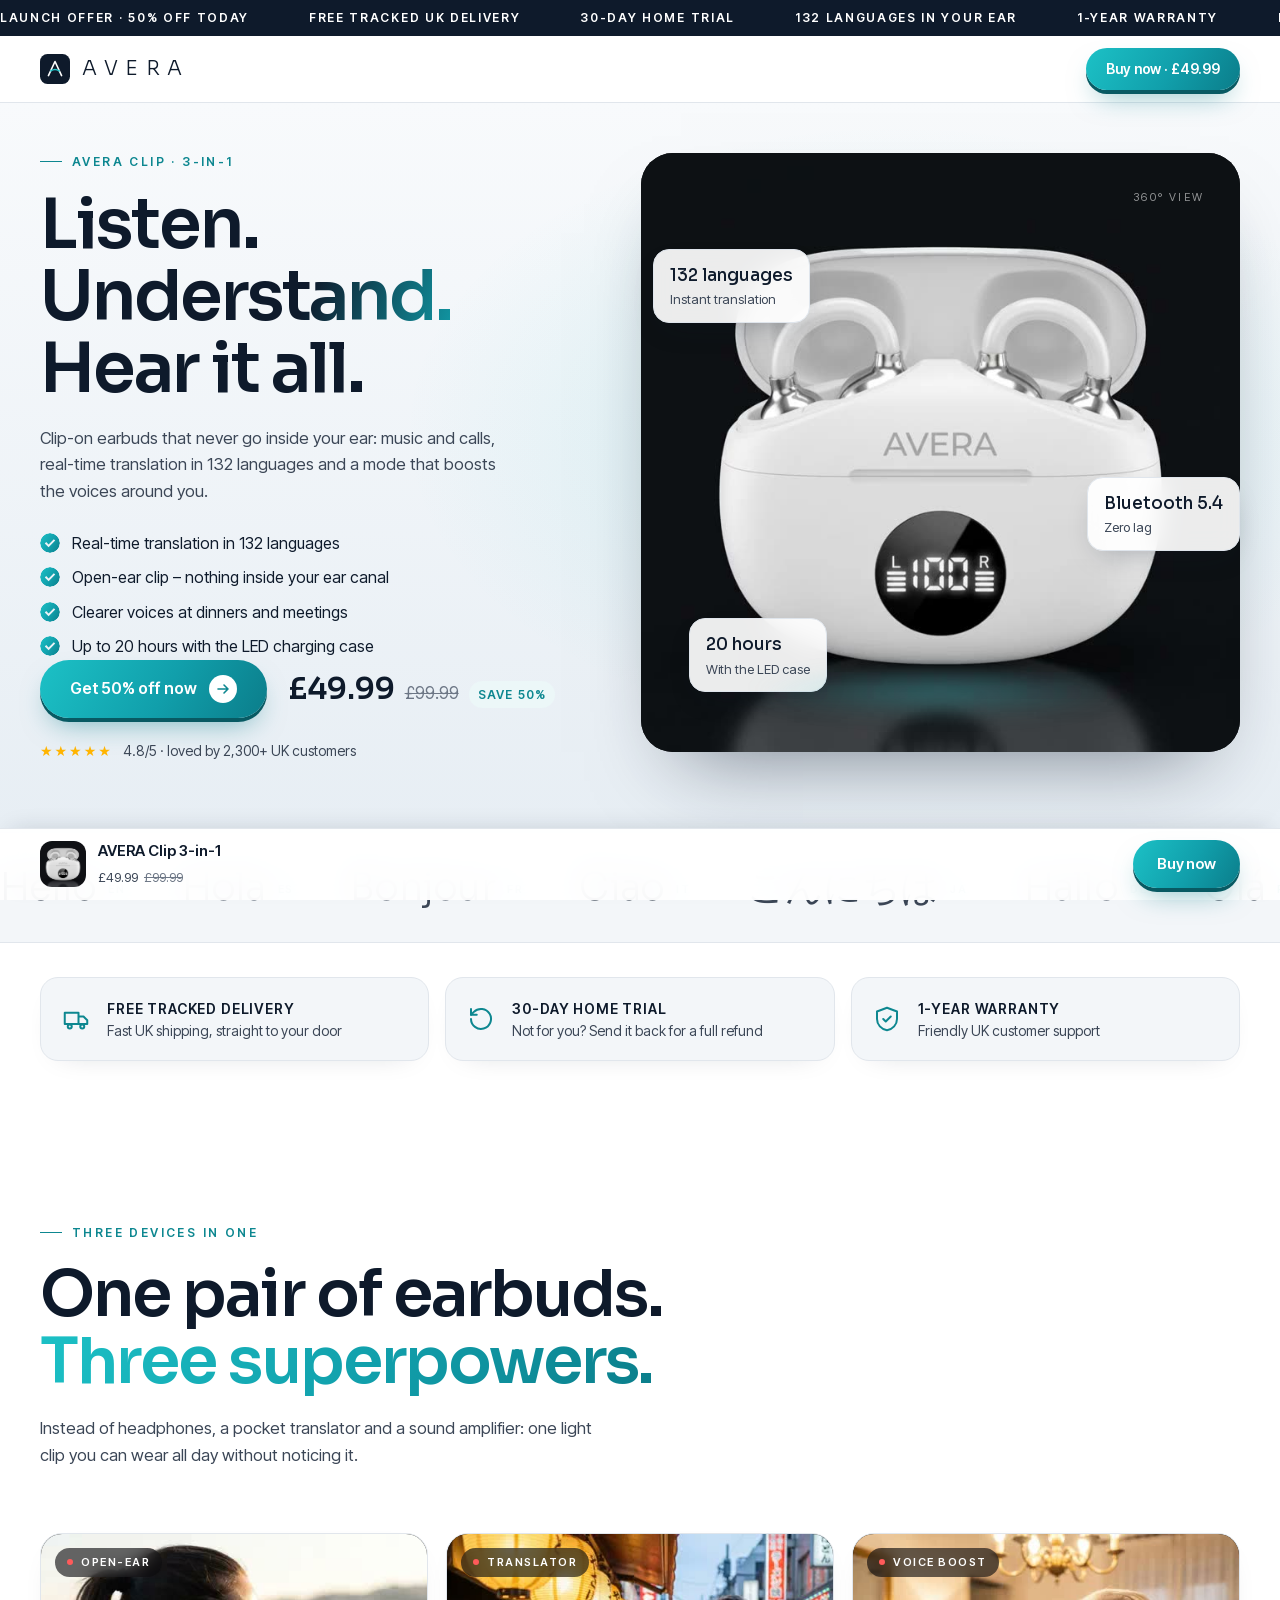
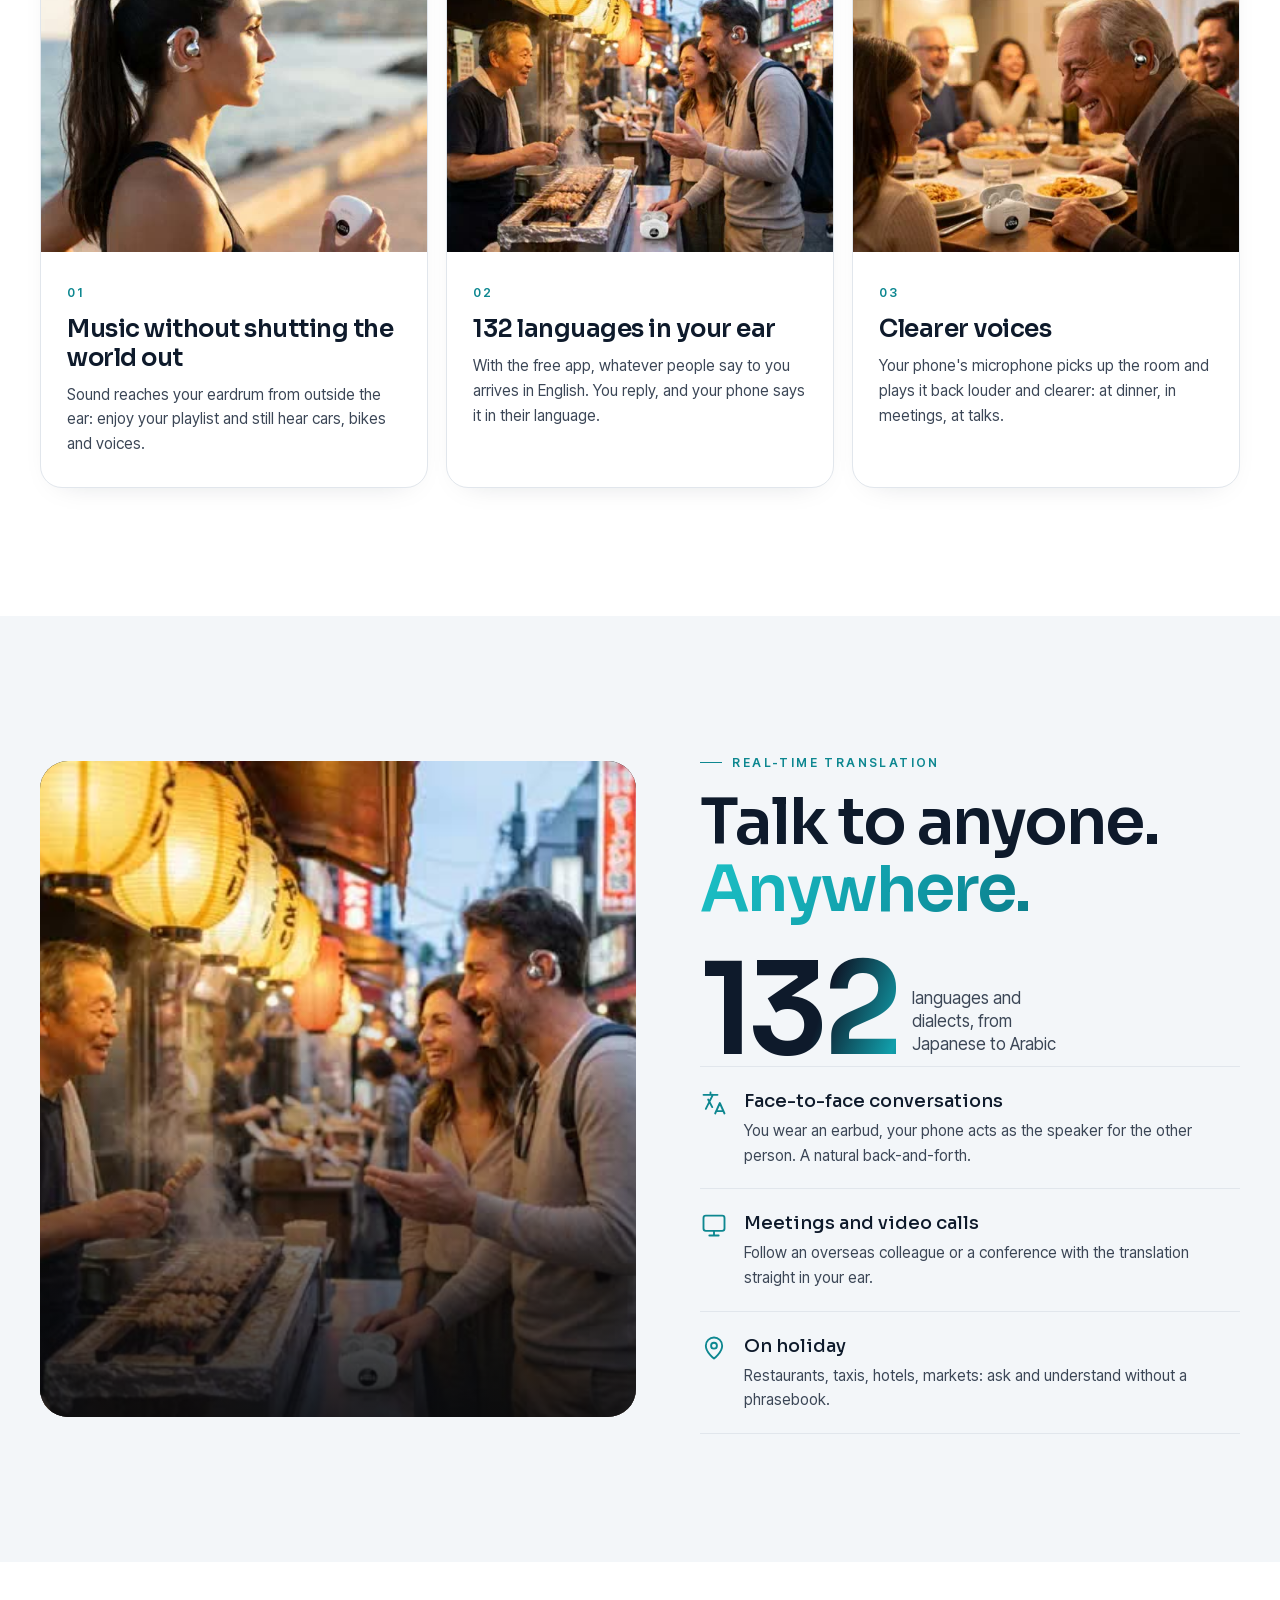
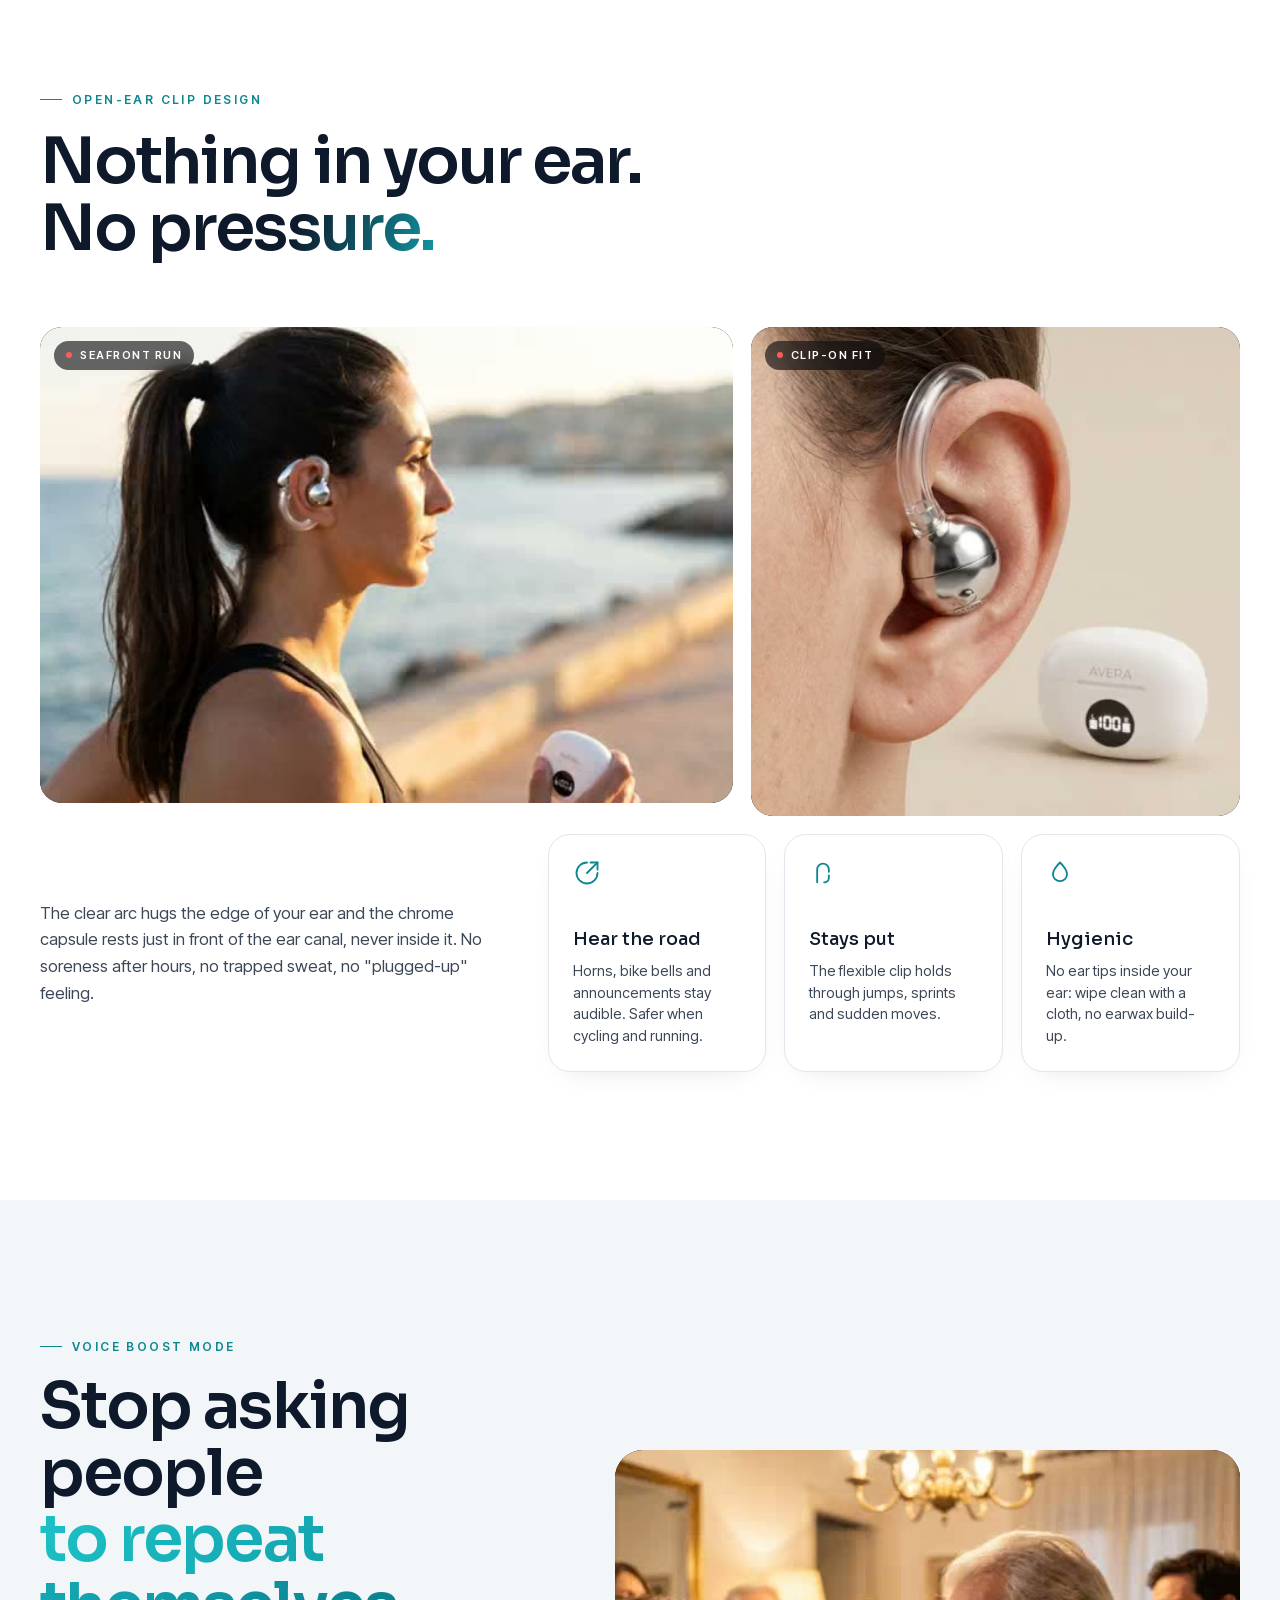
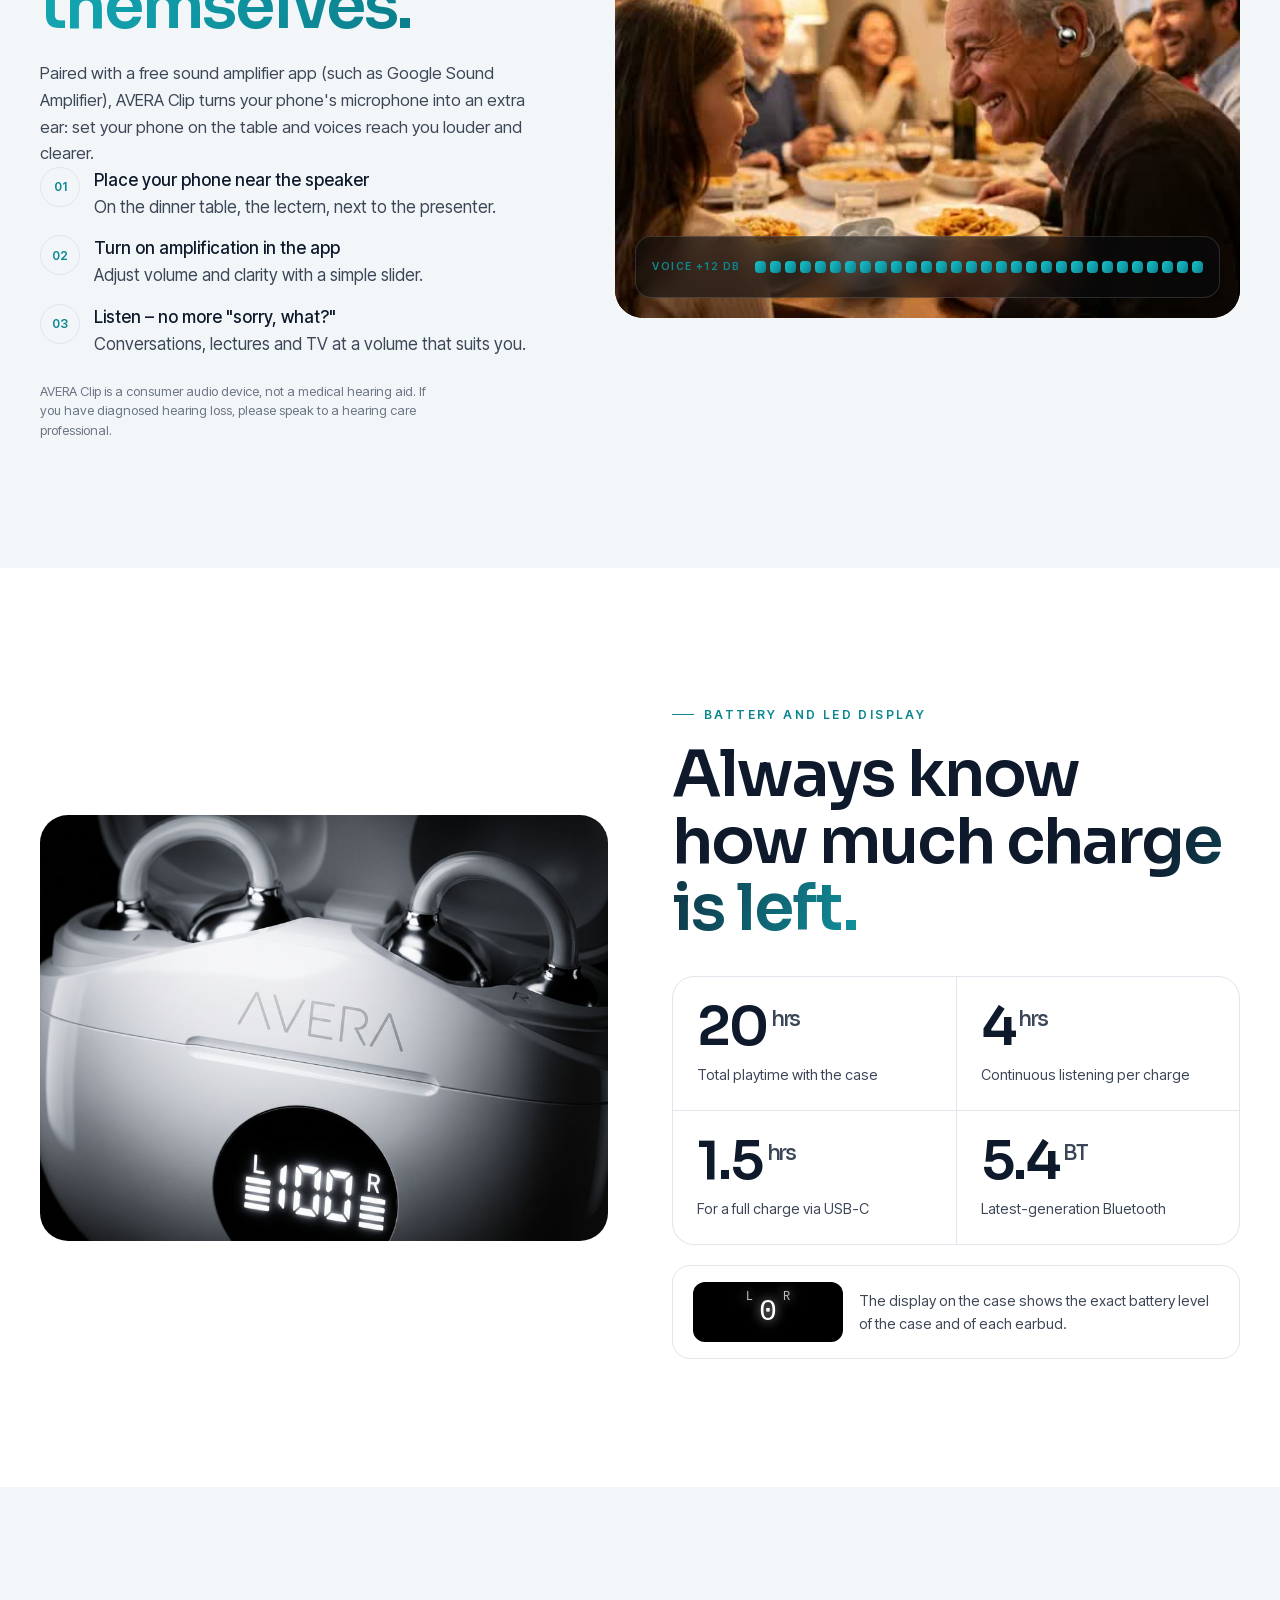
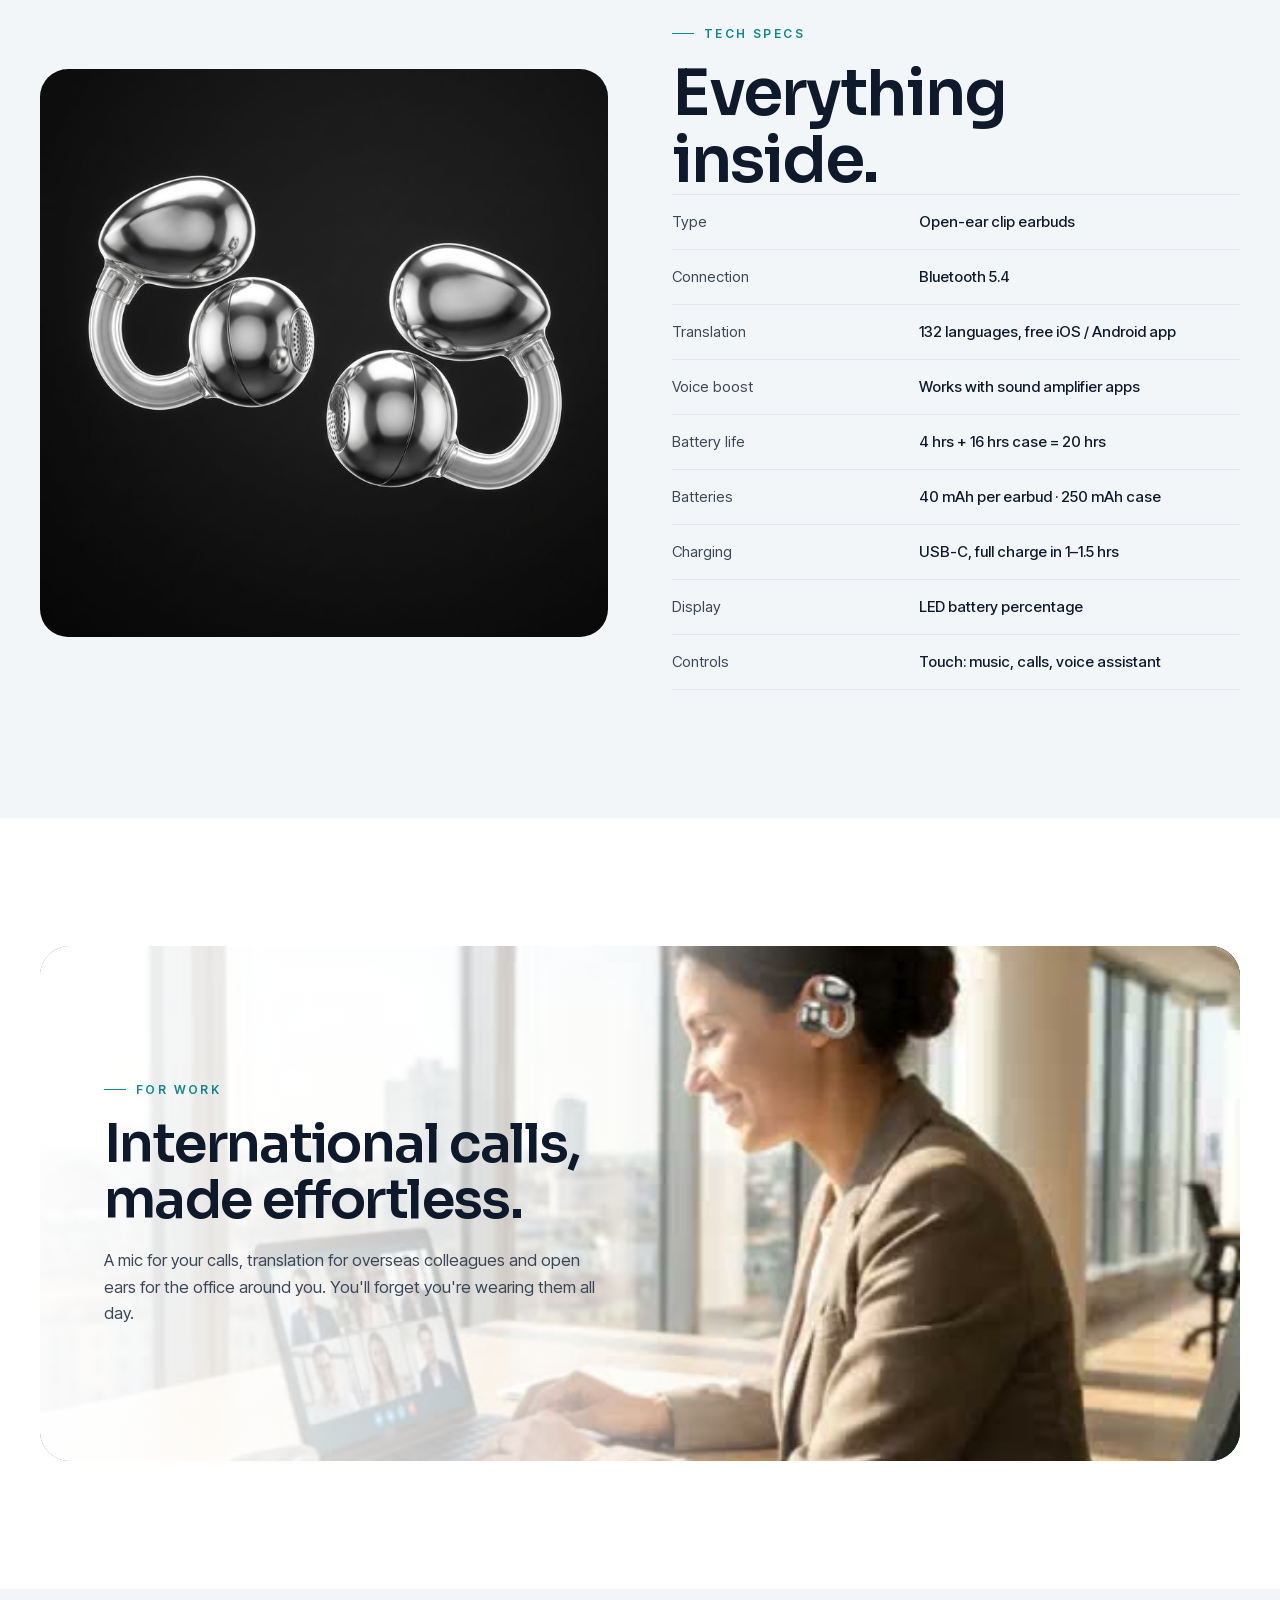
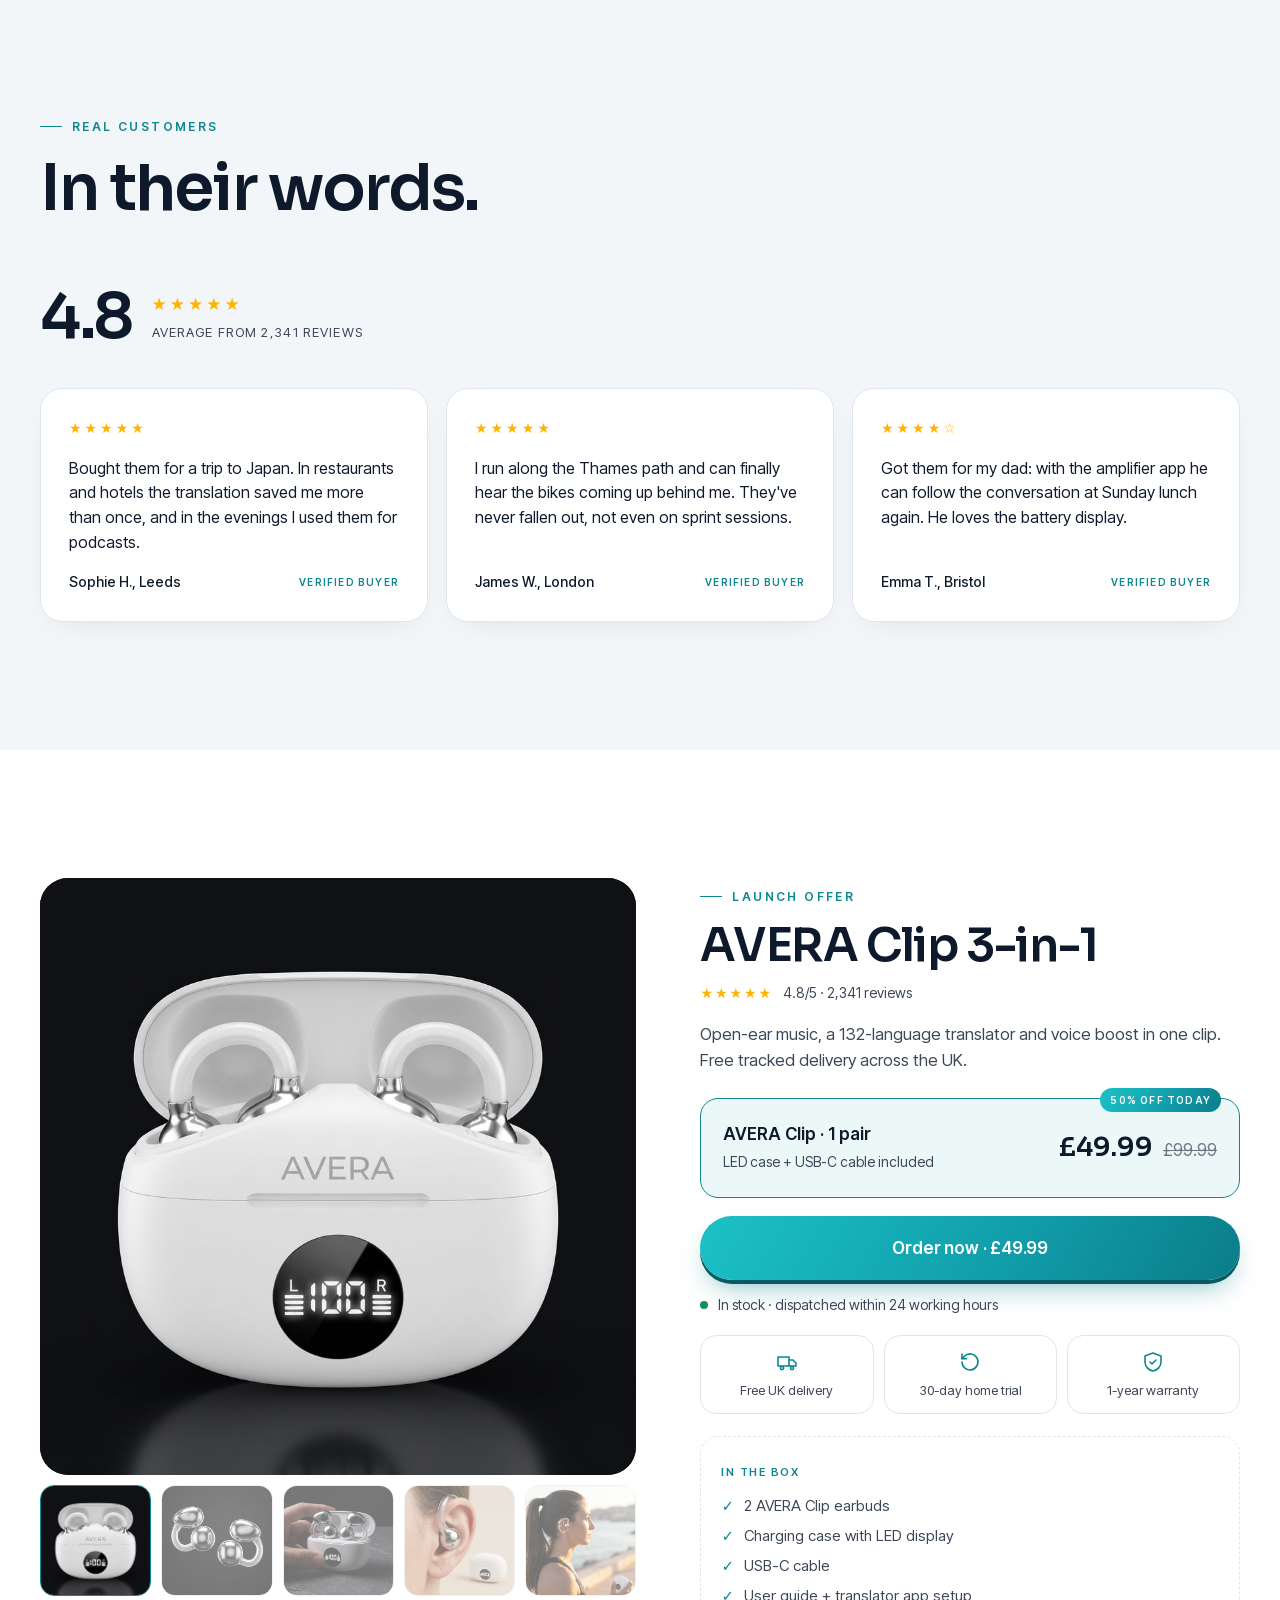
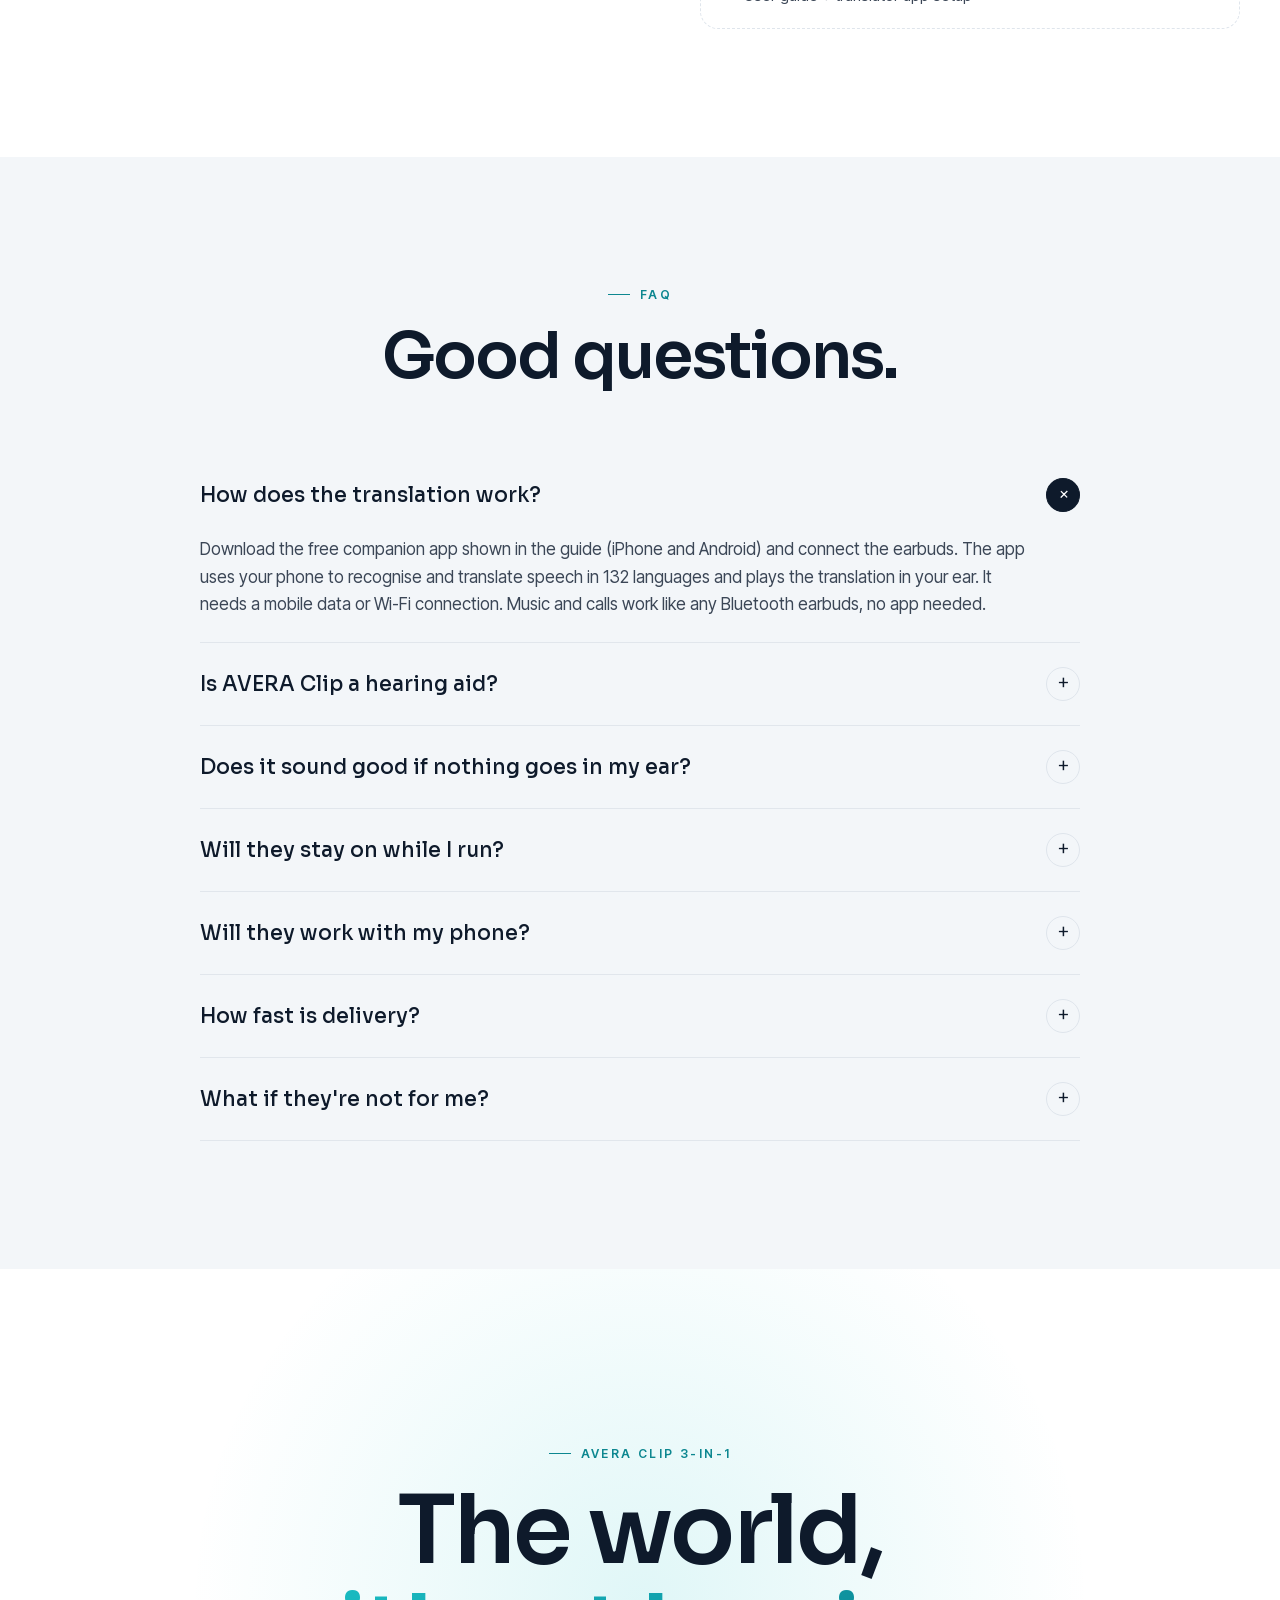
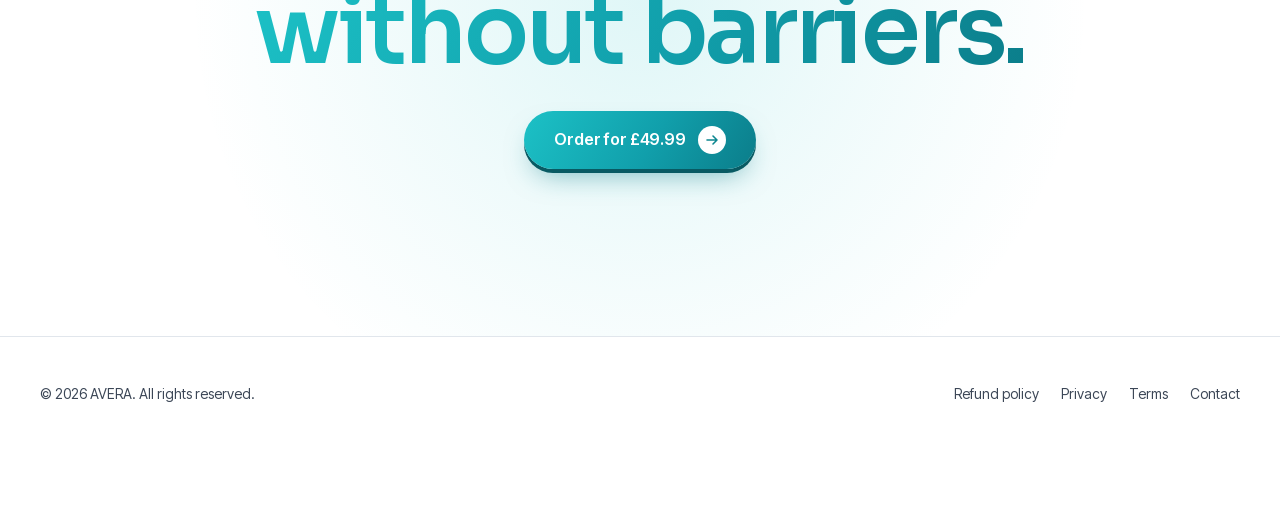
==== index.html @ 8ae76e4b "Landing AVERA Clip UK tema bianco (palette averaofficialstore) per import CheckoutChamp Co-Authored-" ====
<!DOCTYPE html>
<html lang="en-GB">
<head>
<meta charset="utf-8">
<meta name="viewport" content="width=device-width,initial-scale=1">
<title>AVERA Clip 3-in-1 &#8211; Open-ear translator earbuds</title>
<meta name="description" content="AVERA Clip: 3-in-1 open-ear clip earbuds. Music without blocking your ears, real-time translation in 132 languages and an app-based voice boost mode. LED display, up to 20 hours of battery.">
<link rel="stylesheet" href="https://camillithomas7-prog.github.io/avera-clip-light/style-995db7fa.css">
</head>
<body>
<div class="av">

<div class="av-bar"><div class="av-bar-t">
<span>LAUNCH OFFER &#183; 50% OFF TODAY</span><span>FREE TRACKED UK DELIVERY</span><span>30-DAY HOME TRIAL</span><span>132 LANGUAGES IN YOUR EAR</span><span>1-YEAR WARRANTY</span>
<span>LAUNCH OFFER &#183; 50% OFF TODAY</span><span>FREE TRACKED UK DELIVERY</span><span>30-DAY HOME TRIAL</span><span>132 LANGUAGES IN YOUR EAR</span><span>1-YEAR WARRANTY</span>
</div></div>

<header class="av-head"><div class="av-wrap">
<a class="av-logo" href="/checkout"><svg viewBox="0 0 64 64"><rect width="64" height="64" rx="16" fill="#0e1a2b"/><path d="M18 46 32 16l14 30" fill="none" stroke="#fff" stroke-width="3.4" stroke-linecap="round" stroke-linejoin="round"/><path d="M23 36c6-4 12-4 18 0" fill="none" stroke="#22c3c8" stroke-width="3.4" stroke-linecap="round"/></svg>AVERA</a>
<a class="av-cta" href="/checkout">Buy now &#183; &#163;49.99</a>
</div></header>

<section class="av-hero"><div class="av-wrap av-hero-in">
<div>
<span class="av-kick">AVERA Clip &#183; 3-in-1</span>
<h1>Listen.<br><span class="av-chr">Understand.</span><br>Hear it all.</h1>
<p class="av-lead">Clip-on earbuds that never go inside your ear: music and calls, real-time translation in 132 languages and a mode that boosts the voices around you.</p>
<ul class="av-ticks">
<li>Real-time translation in 132 languages</li>
<li>Open-ear clip &#8211; nothing inside your ear canal</li>
<li>Clearer voices at dinners and meetings</li>
<li>Up to 20 hours with the LED charging case</li>
</ul>
<div class="av-buy">
<a class="av-cta av-cta--pulse" href="/checkout">Get 50% off now <svg viewBox="0 0 28 28"><circle cx="14" cy="14" r="14" fill="#fff"/><path d="M9 14h10m-4-4 4 4-4 4" fill="none" stroke="#0d8790" stroke-width="1.6" stroke-linecap="round" stroke-linejoin="round"/></svg></a>
<div class="av-price"><b>&#163;49.99</b><s>&#163;99.99</s><span>SAVE 50%</span></div>
</div>
<div class="av-stars"><i>&#9733;&#9733;&#9733;&#9733;&#9733;</i> 4.8/5 &#183; loved by 2,300+ UK customers</div>
</div>
<div class="av-stage">
<div class="av-stage-m"><img src="https://camillithomas7-prog.github.io/avera-clip-light/assets/po-rot.jpg" alt="AVERA Clip charging case with earbuds">
<video src="https://camillithomas7-prog.github.io/avera-clip-light/assets/v-rot.mp4" autoplay muted loop playsinline preload="auto"></video></div>
<span class="av-deg">360&#176; view</span>
<div class="av-badge av-badge--a"><b>132 languages</b>Instant translation</div>
<div class="av-badge av-badge--b"><b>Bluetooth 5.4</b>Zero lag</div>
<div class="av-badge av-badge--c"><b>20 hours</b>With the LED case</div>
</div>
</div></section>

<div class="av-mq"><div class="av-mq-t">
<span>Hello<em>EN</em></span><span>Hola<em>ES</em></span><span>Bonjour<em>FR</em></span><span>Ciao<em>IT</em></span><span>&#12371;&#12435;&#12395;&#12385;&#12399;<em>JA</em></span><span>Hallo<em>DE</em></span><span>Ol&#225;<em>PT</em></span><span>&#20320;&#22909;<em>ZH</em></span><span>Merhaba<em>TR</em></span><span>&#50504;&#45397;&#54616;&#49464;&#50836;<em>KO</em></span><span>Cze&#347;&#263;<em>PL</em></span><span>&#1605;&#1585;&#1581;&#1576;&#1575;<em>AR</em></span>
<span>Hello<em>EN</em></span><span>Hola<em>ES</em></span><span>Bonjour<em>FR</em></span><span>Ciao<em>IT</em></span><span>&#12371;&#12435;&#12395;&#12385;&#12399;<em>JA</em></span><span>Hallo<em>DE</em></span><span>Ol&#225;<em>PT</em></span><span>&#20320;&#22909;<em>ZH</em></span><span>Merhaba<em>TR</em></span><span>&#50504;&#45397;&#54616;&#49464;&#50836;<em>KO</em></span><span>Cze&#347;&#263;<em>PL</em></span><span>&#1605;&#1585;&#1581;&#1576;&#1575;<em>AR</em></span>
</div></div>

<div class="av-wrap av-trust">
<div><svg class="av-ico" viewBox="0 0 24 24"><path d="M3 7h11v9H3zM14 10h4l3 3v3h-7"/><circle cx="7" cy="18" r="1.6"/><circle cx="17" cy="18" r="1.6"/></svg><div><b>FREE TRACKED DELIVERY</b><p>Fast UK shipping, straight to your door</p></div></div>
<div><svg class="av-ico" viewBox="0 0 24 24"><path d="M4 12a8 8 0 1 0 2.3-5.7L4 8.6"/><path d="M4 4v4.6h4.6"/></svg><div><b>30-DAY HOME TRIAL</b><p>Not for you? Send it back for a full refund</p></div></div>
<div><svg class="av-ico" viewBox="0 0 24 24"><path d="M12 3 4 6v6c0 4.5 3.4 8.2 8 9 4.6-.8 8-4.5 8-9V6z"/><path d="m9 12 2 2 4-4"/></svg><div><b>1-YEAR WARRANTY</b><p>Friendly UK customer support</p></div></div>
</div>

<section class="av-sec"><div class="av-wrap">
<div class="av-shead av-rv">
<span class="av-kick">Three devices in one</span>
<h2>One pair of earbuds.<br><span class="av-gr">Three superpowers.</span></h2>
<p class="av-lead">Instead of headphones, a pocket translator and a sound amplifier: one light clip you can wear all day without noticing it.</p>
</div>
<div class="av-three">
<article class="av-card"><div class="av-vid"><img src="https://camillithomas7-prog.github.io/avera-clip-light/assets/po-run.jpg" alt=""><video src="https://camillithomas7-prog.github.io/avera-clip-light/assets/v-run.mp4" autoplay muted loop playsinline preload="auto"></video><span class="av-tag">Open-ear</span></div><div class="av-card-b"><small>01</small><h3>Music without shutting the world out</h3><p>Sound reaches your eardrum from outside the ear: enjoy your playlist and still hear cars, bikes and voices.</p></div></article>
<article class="av-card"><div class="av-vid"><img src="https://camillithomas7-prog.github.io/avera-clip-light/assets/po-travel.jpg" alt=""><video src="https://camillithomas7-prog.github.io/avera-clip-light/assets/v-travel.mp4" autoplay muted loop playsinline preload="auto"></video><span class="av-tag">Translator</span></div><div class="av-card-b"><small>02</small><h3>132 languages in your ear</h3><p>With the free app, whatever people say to you arrives in English. You reply, and your phone says it in their language.</p></div></article>
<article class="av-card"><div class="av-vid"><img src="https://camillithomas7-prog.github.io/avera-clip-light/assets/po-senior.jpg" alt=""><video src="https://camillithomas7-prog.github.io/avera-clip-light/assets/v-senior.mp4" autoplay muted loop playsinline preload="auto"></video><span class="av-tag">Voice boost</span></div><div class="av-card-b"><small>03</small><h3>Clearer voices</h3><p>Your phone's microphone picks up the room and plays it back louder and clearer: at dinner, in meetings, at talks.</p></div></article>
</div>
</div></section>

<section class="av-sec av-band"><div class="av-wrap av-tr">
<div class="av-vid">
<img src="https://camillithomas7-prog.github.io/avera-clip-light/assets/po-travel.jpg" alt="">
<video src="https://camillithomas7-prog.github.io/avera-clip-light/assets/v-travel.mp4" autoplay muted loop playsinline preload="auto"></video>
<div class="av-chat">
<div class="av-bub av-bub--a"><small>Japanese &#8594; English</small>Welcome! What can I make for you tonight?</div>
<div class="av-bub av-bub--b"><small>You &#183; English &#8594; Japanese</small>Two chicken skewers and one veggie, please.</div>
<div class="av-bub av-bub--a"><small>Japanese &#8594; English</small>Great choice. Would you like tare sauce?</div>
<div class="av-bub av-bub--b"><small>You &#183; English &#8594; Japanese</small>Yes please &#8211; and a bit spicy!</div>
</div>
</div>
<div>
<div class="av-rv">
<span class="av-kick">Real-time translation</span>
<h2 style="margin-top:18px">Talk to anyone.<br><span class="av-gr">Anywhere.</span></h2>
<div class="av-big"><b class="av-chr">132</b><span>languages and dialects, from Japanese to Arabic</span></div>
</div>
<ul class="av-list av-rv">
<li><svg class="av-ico" viewBox="0 0 24 24"><path d="M3 5h12M9 3v2m1.5 10.5L7 9m-2 8 6-12"/><path d="m13 21 4-9 4 9m-7-2h6"/></svg><div><b>Face-to-face conversations</b><p>You wear an earbud, your phone acts as the speaker for the other person. A natural back-and-forth.</p></div></li>
<li><svg class="av-ico" viewBox="0 0 24 24"><rect x="3" y="4" width="18" height="13" rx="2"/><path d="M8 21h8M12 17v4"/></svg><div><b>Meetings and video calls</b><p>Follow an overseas colleague or a conference with the translation straight in your ear.</p></div></li>
<li><svg class="av-ico" viewBox="0 0 24 24"><path d="M12 21s-7-5.4-7-11a7 7 0 0 1 14 0c0 5.6-7 11-7 11z"/><circle cx="12" cy="10" r="2.5"/></svg><div><b>On holiday</b><p>Restaurants, taxis, hotels, markets: ask and understand without a phrasebook.</p></div></li>
</ul>
</div>
</div></section>

<section class="av-sec"><div class="av-wrap">
<div class="av-shead av-rv">
<span class="av-kick">Open-ear clip design</span>
<h2>Nothing in your ear.<br><span class="av-chr">No pressure.</span></h2>
</div>
<div class="av-oe">
<div class="av-vid av-oe-a"><img src="https://camillithomas7-prog.github.io/avera-clip-light/assets/po-run.jpg" alt=""><video src="https://camillithomas7-prog.github.io/avera-clip-light/assets/v-run.mp4" autoplay muted loop playsinline preload="auto"></video><span class="av-tag">Seafront run</span></div>
<div class="av-vid av-oe-b"><img src="https://camillithomas7-prog.github.io/avera-clip-light/assets/po-ear.jpg" alt=""><video src="https://camillithomas7-prog.github.io/avera-clip-light/assets/v-ear.mp4" autoplay muted loop playsinline preload="auto"></video><span class="av-tag">Clip-on fit</span></div>
<div class="av-oe-t av-rv"><p class="av-lead">The clear arc hugs the edge of your ear and the chrome capsule rests just in front of the ear canal, never inside it. No soreness after hours, no trapped sweat, no "plugged-up" feeling.</p></div>
<div class="av-oe-c">
<div class="av-stat"><svg class="av-ico" viewBox="0 0 24 24"><path d="M12 3a9 9 0 1 0 9 9"/><path d="m21 3-9 9"/><path d="M15 3h6v6"/></svg><b>Hear the road</b><p>Horns, bike bells and announcements stay audible. Safer when cycling and running.</p></div>
<div class="av-stat"><svg class="av-ico" viewBox="0 0 24 24"><path d="M7 20V9a5 5 0 0 1 10 0v2"/><path d="M13 20a4 4 0 0 0 4-4v-2"/></svg><b>Stays put</b><p>The flexible clip holds through jumps, sprints and sudden moves.</p></div>
<div class="av-stat"><svg class="av-ico" viewBox="0 0 24 24"><path d="M12 3c4 4 6 7 6 10a6 6 0 0 1-12 0c0-3 2-6 6-10z"/></svg><b>Hygienic</b><p>No ear tips inside your ear: wipe clean with a cloth, no earwax build-up.</p></div>
</div>
</div>
</div></section>

<section class="av-sec av-band"><div class="av-wrap av-amp">
<div>
<div class="av-rv">
<span class="av-kick">Voice boost mode</span>
<h2 style="margin:18px 0 20px">Stop asking people<br><span class="av-gr">to repeat themselves.</span></h2>
<p class="av-lead">Paired with a free sound amplifier app (such as Google Sound Amplifier), AVERA Clip turns your phone's microphone into an extra ear: set your phone on the table and voices reach you louder and clearer.</p>
</div>
<ol class="av-steps av-rv">
<li><span>01</span><div><b>Place your phone near the speaker</b>On the dinner table, the lectern, next to the presenter.</div></li>
<li><span>02</span><div><b>Turn on amplification in the app</b>Adjust volume and clarity with a simple slider.</div></li>
<li><span>03</span><div><b>Listen &#8211; no more "sorry, what?"</b>Conversations, lectures and TV at a volume that suits you.</div></li>
</ol>
<p class="av-note">AVERA Clip is a consumer audio device, not a medical hearing aid. If you have diagnosed hearing loss, please speak to a hearing care professional.</p>
</div>
<div class="av-vid">
<img src="https://camillithomas7-prog.github.io/avera-clip-light/assets/po-senior.jpg" alt="">
<video src="https://camillithomas7-prog.github.io/avera-clip-light/assets/v-senior.mp4" autoplay muted loop playsinline preload="auto"></video>
<div class="av-wave"><em>Voice +12 dB</em><i></i><i></i><i></i><i></i><i></i><i></i><i></i><i></i><i></i><i></i><i></i><i></i><i></i><i></i><i></i><i></i><i></i><i></i><i></i><i></i><i></i><i></i><i></i><i></i><i></i><i></i><i></i><i></i><i></i><i></i></div>
</div>
</div></section>

<section class="av-sec"><div class="av-wrap av-bat">
<div class="av-bat-img"><img src="https://camillithomas7-prog.github.io/avera-clip-light/assets/d-led.jpg" alt="AVERA charging case LED display"></div>
<div class="av-rv">
<span class="av-kick">Battery and LED display</span>
<h2 style="margin-top:18px">Always know<br><span class="av-chr">how much charge is left.</span></h2>
<div class="av-nums">
<div><b>20<sup>hrs</sup></b><p>Total playtime with the case</p></div>
<div><b>4<sup>hrs</sup></b><p>Continuous listening per charge</p></div>
<div><b>1.5<sup>hrs</sup></b><p>For a full charge via USB-C</p></div>
<div><b>5.4<sup>BT</sup></b><p>Latest-generation Bluetooth</p></div>
</div>
<div class="av-led"><div class="av-led-d"><small>L</small><span class="av-led-n"></span><small>R</small></div><p>The display on the case shows the exact battery level of the case and of each earbud.</p></div>
</div>
</div></section>

<section class="av-sec av-band"><div class="av-wrap av-float">
<div class="av-float-img"><img src="https://camillithomas7-prog.github.io/avera-clip-light/assets/p-buds.jpg" alt="AVERA Clip earbuds"></div>
<div class="av-rv">
<span class="av-kick">Tech specs</span>
<h2 style="margin-top:18px">Everything<br>inside.</h2>
<dl class="av-spec">
<dt>Type</dt><dd>Open-ear clip earbuds</dd>
<dt>Connection</dt><dd>Bluetooth 5.4</dd>
<dt>Translation</dt><dd>132 languages, free iOS / Android app</dd>
<dt>Voice boost</dt><dd>Works with sound amplifier apps</dd>
<dt>Battery life</dt><dd>4 hrs + 16 hrs case = 20 hrs</dd>
<dt>Batteries</dt><dd>40 mAh per earbud &#183; 250 mAh case</dd>
<dt>Charging</dt><dd>USB-C, full charge in 1&#8211;1.5 hrs</dd>
<dt>Display</dt><dd>LED battery percentage</dd>
<dt>Controls</dt><dd>Touch: music, calls, voice assistant</dd>
</dl>
</div>
</div></section>

<section class="av-sec"><div class="av-wrap">
<div class="av-wide av-vid">
<img src="https://camillithomas7-prog.github.io/avera-clip-light/assets/po-office.jpg" alt="">
<video src="https://camillithomas7-prog.github.io/avera-clip-light/assets/v-office.mp4" autoplay muted loop playsinline preload="auto"></video>
<div class="av-wide-t">
<span class="av-kick">For work</span>
<h2 style="font-size:clamp(32px,4.2vw,58px)">International calls,<br>made effortless.</h2>
<p class="av-lead">A mic for your calls, translation for overseas colleagues and open ears for the office around you. You'll forget you're wearing them all day.</p>
</div>
</div>
</div></section>

<section class="av-sec av-band"><div class="av-wrap">
<div class="av-shead av-rv"><span class="av-kick">Real customers</span><h2>In their words.</h2></div>
<div class="av-score av-rv"><b>4.8</b><div><i>&#9733;&#9733;&#9733;&#9733;&#9733;</i><p>Average from 2,341 reviews</p></div></div>
<div class="av-revs">
<div class="av-rev av-rv"><i>&#9733;&#9733;&#9733;&#9733;&#9733;</i><p>Bought them for a trip to Japan. In restaurants and hotels the translation saved me more than once, and in the evenings I used them for podcasts.</p><div class="av-rev-who"><b>Sophie H., Leeds</b><span>Verified buyer</span></div></div>
<div class="av-rev av-rv"><i>&#9733;&#9733;&#9733;&#9733;&#9733;</i><p>I run along the Thames path and can finally hear the bikes coming up behind me. They've never fallen out, not even on sprint sessions.</p><div class="av-rev-who"><b>James W., London</b><span>Verified buyer</span></div></div>
<div class="av-rev av-rv"><i>&#9733;&#9733;&#9733;&#9733;&#9734;</i><p>Got them for my dad: with the amplifier app he can follow the conversation at Sunday lunch again. He loves the battery display.</p><div class="av-rev-who"><b>Emma T., Bristol</b><span>Verified buyer</span></div></div>
</div>
</div></section>

<section class="av-sec"><div class="av-wrap av-off">
<div class="av-gal">
<div class="av-gal-main"><img src="https://camillithomas7-prog.github.io/avera-clip-light/assets/p-front.jpg" alt="AVERA Clip"><img class="av-m2" src="https://camillithomas7-prog.github.io/avera-clip-light/assets/p-buds.jpg" alt=""><img class="av-m3" src="https://camillithomas7-prog.github.io/avera-clip-light/assets/l-hand.jpg" alt=""><img class="av-m4" src="https://camillithomas7-prog.github.io/avera-clip-light/assets/d-ear.jpg" alt=""><img class="av-m5" src="https://camillithomas7-prog.github.io/avera-clip-light/assets/l-run.jpg" alt=""></div>
<div class="av-thumbs">
<label class="av-t1"><input type="radio" name="avg" checked><img src="https://camillithomas7-prog.github.io/avera-clip-light/assets/p-front.jpg" alt=""></label>
<label class="av-t2"><input type="radio" name="avg"><img src="https://camillithomas7-prog.github.io/avera-clip-light/assets/p-buds.jpg" alt=""></label>
<label class="av-t3"><input type="radio" name="avg"><img src="https://camillithomas7-prog.github.io/avera-clip-light/assets/l-hand.jpg" alt=""></label>
<label class="av-t4"><input type="radio" name="avg"><img src="https://camillithomas7-prog.github.io/avera-clip-light/assets/d-ear.jpg" alt=""></label>
<label class="av-t5"><input type="radio" name="avg"><img src="https://camillithomas7-prog.github.io/avera-clip-light/assets/l-run.jpg" alt=""></label>
</div>
</div>
<div class="av-off-b">
<span class="av-kick">Launch offer</span>
<h2>AVERA Clip 3-in-1</h2>
<div class="av-stars" style="margin-top:12px"><i>&#9733;&#9733;&#9733;&#9733;&#9733;</i> 4.8/5 &#183; 2,341 reviews</div>
<p class="av-lead">Open-ear music, a 132-language translator and voice boost in one clip. Free tracked delivery across the UK.</p>
<div class="av-pack"><em>50% off today</em><div><b>AVERA Clip &#183; 1 pair</b><small>LED case + USB-C cable included</small></div><div class="av-price"><b>&#163;49.99</b><s>&#163;99.99</s></div></div>
<a class="av-cta av-cta--pulse" href="/checkout">Order now &#183; &#163;49.99</a>
<p class="av-stock"><i></i>In stock &#183; dispatched within 24 working hours</p>
<div class="av-mini">
<div><svg class="av-ico" viewBox="0 0 24 24"><path d="M3 7h11v9H3zM14 10h4l3 3v3h-7"/><circle cx="7" cy="18" r="1.6"/><circle cx="17" cy="18" r="1.6"/></svg>Free UK delivery</div>
<div><svg class="av-ico" viewBox="0 0 24 24"><path d="M4 12a8 8 0 1 0 2.3-5.7L4 8.6"/><path d="M4 4v4.6h4.6"/></svg>30-day home trial</div>
<div><svg class="av-ico" viewBox="0 0 24 24"><path d="M12 3 4 6v6c0 4.5 3.4 8.2 8 9 4.6-.8 8-4.5 8-9V6z"/><path d="m9 12 2 2 4-4"/></svg>1-year warranty</div>
</div>
<div class="av-box"><b>In the box</b><ul><li>2 AVERA Clip earbuds</li><li>Charging case with LED display</li><li>USB-C cable</li><li>User guide + translator app setup</li></ul></div>
</div>
</div></section>

<section class="av-sec av-band"><div class="av-wrap">
<div class="av-shead av-shead--c av-rv"><span class="av-kick">FAQ</span><h2>Good questions.</h2></div>
<div class="av-faq">
<details open><summary>How does the translation work?</summary><p>Download the free companion app shown in the guide (iPhone and Android) and connect the earbuds. The app uses your phone to recognise and translate speech in 132 languages and plays the translation in your ear. It needs a mobile data or Wi-Fi connection. Music and calls work like any Bluetooth earbuds, no app needed.</p></details>
<details><summary>Is AVERA Clip a hearing aid?</summary><p>No, it is not a medical device. Voice boost mode works with sound amplifier apps (such as Google Sound Amplifier or the equivalent on iPhone): your phone picks up the sound around you and plays it louder and clearer in your earbuds. It helps with conversations and talks, but it does not replace a prescribed hearing aid.</p></details>
<details><summary>Does it sound good if nothing goes in my ear?</summary><p>Yes. The capsule points towards your ear canal and delivers sound straight to your eardrum. As they are open-ear, people very close to you may hear a faint sound at very high volume in a quiet room.</p></details>
<details><summary>Will they stay on while I run?</summary><p>The flexible clip hooks onto the edge of your ear and fits all ear sizes. It stays secure while running, cycling, at the gym and through sudden moves.</p></details>
<details><summary>Will they work with my phone?</summary><p>They work with any Bluetooth smartphone, tablet or computer: iPhone, Android, Mac and Windows.</p></details>
<details><summary>How fast is delivery?</summary><p>We dispatch within 24 working hours with tracked delivery. UK orders usually arrive in 3&#8211;6 working days, free of charge.</p></details>
<details><summary>What if they're not for me?</summary><p>You have 30 days to send them back for a full refund. Every AVERA Clip also comes with a 1-year warranty.</p></details>
</div>
</div></section>

<section class="av-fin"><div class="av-wrap">
<span class="av-kick">AVERA Clip 3-in-1</span>
<h2>The world,<br><span class="av-gr">without barriers.</span></h2>
<a class="av-cta av-cta--pulse" href="/checkout">Order for &#163;49.99 <svg viewBox="0 0 28 28"><circle cx="14" cy="14" r="14" fill="#fff"/><path d="M9 14h10m-4-4 4 4-4 4" fill="none" stroke="#0d8790" stroke-width="1.6" stroke-linecap="round" stroke-linejoin="round"/></svg></a>
</div></section>

<footer class="av-foot"><div class="av-wrap">
<span>&#169; 2026 AVERA. All rights reserved.</span>
<nav><a href="/refund-policy">Refund policy</a><a href="/privacy-policy">Privacy</a><a href="/terms-of-service">Terms</a><a href="/contact-us">Contact</a></nav>
</div></footer>

<div class="av-sticky"><div class="av-wrap">
<div class="av-sticky-l"><img src="https://camillithomas7-prog.github.io/avera-clip-light/assets/p-front.jpg" alt=""><div><b>AVERA Clip 3-in-1</b><span>&#163;49.99<s>&#163;99.99</s></span></div></div>
<a class="av-cta" href="/checkout">Buy now</a>
</div></div>

</div>
</body>
</html>
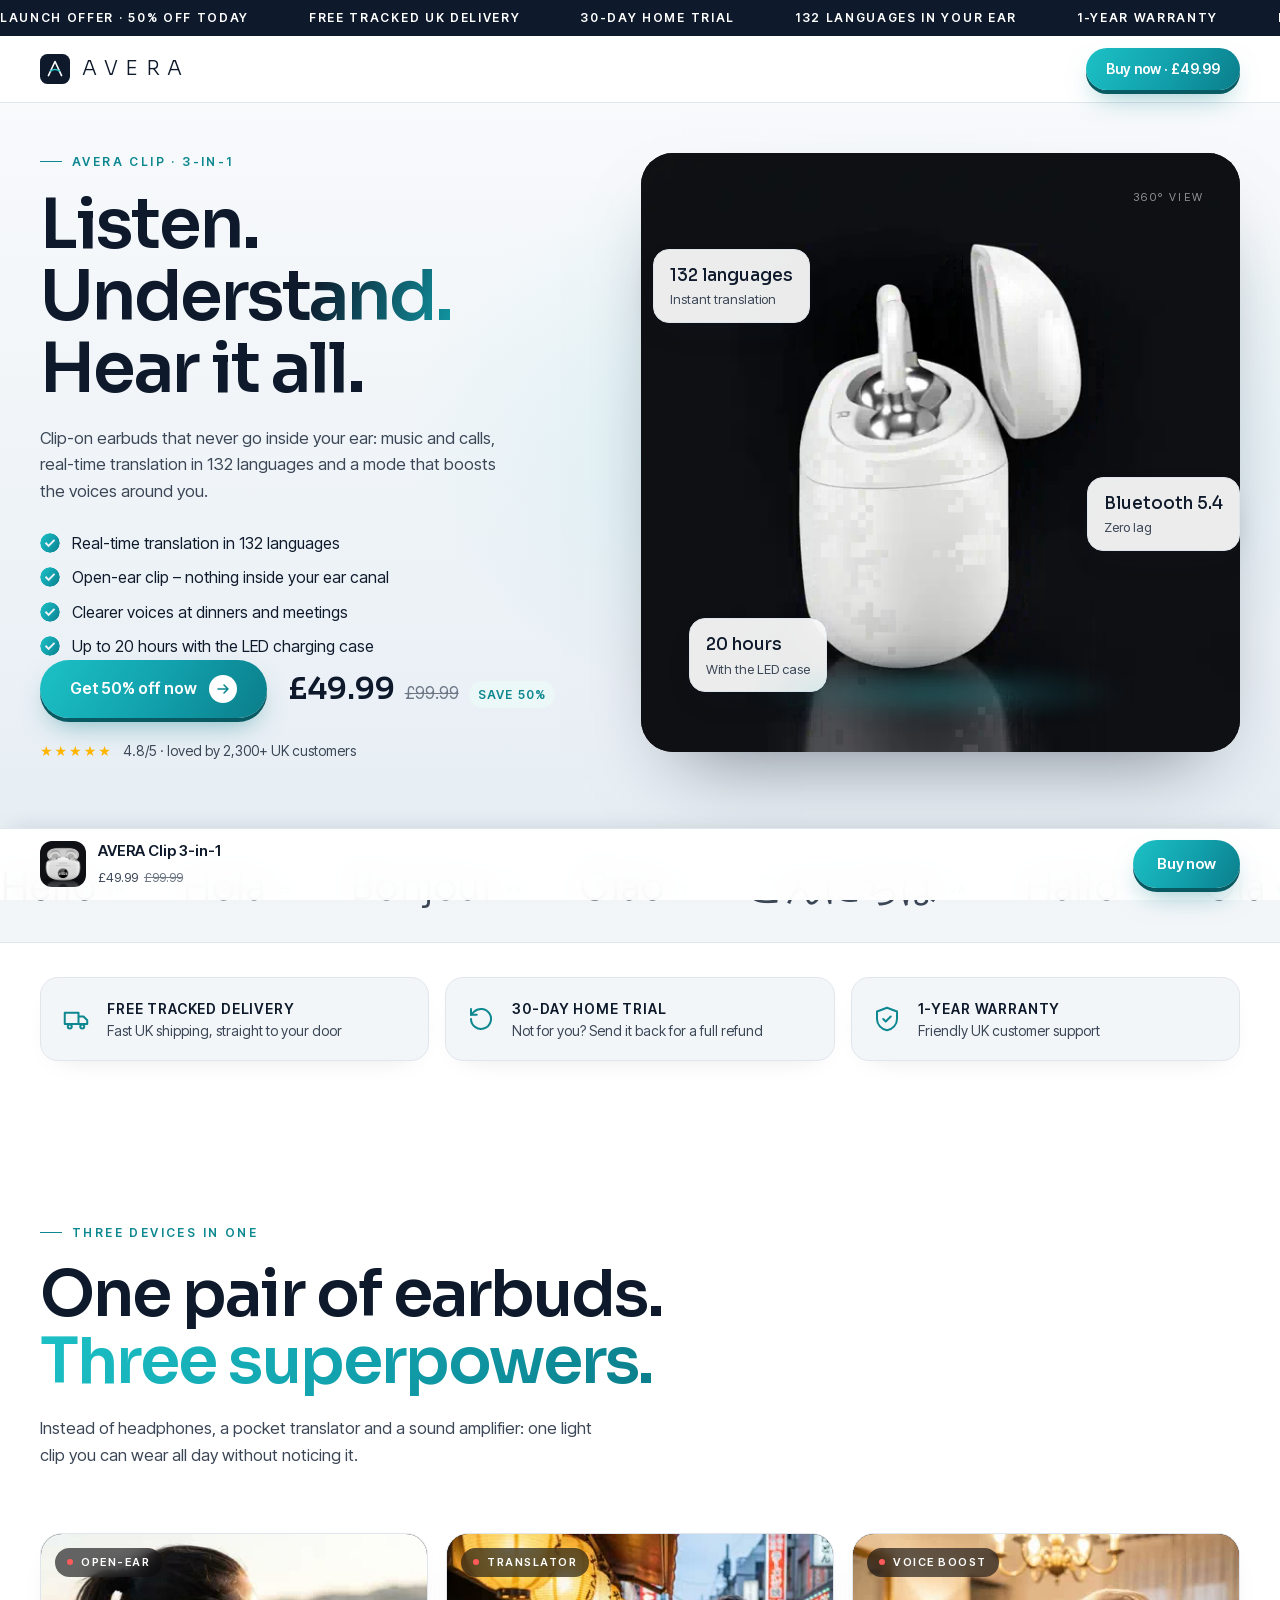
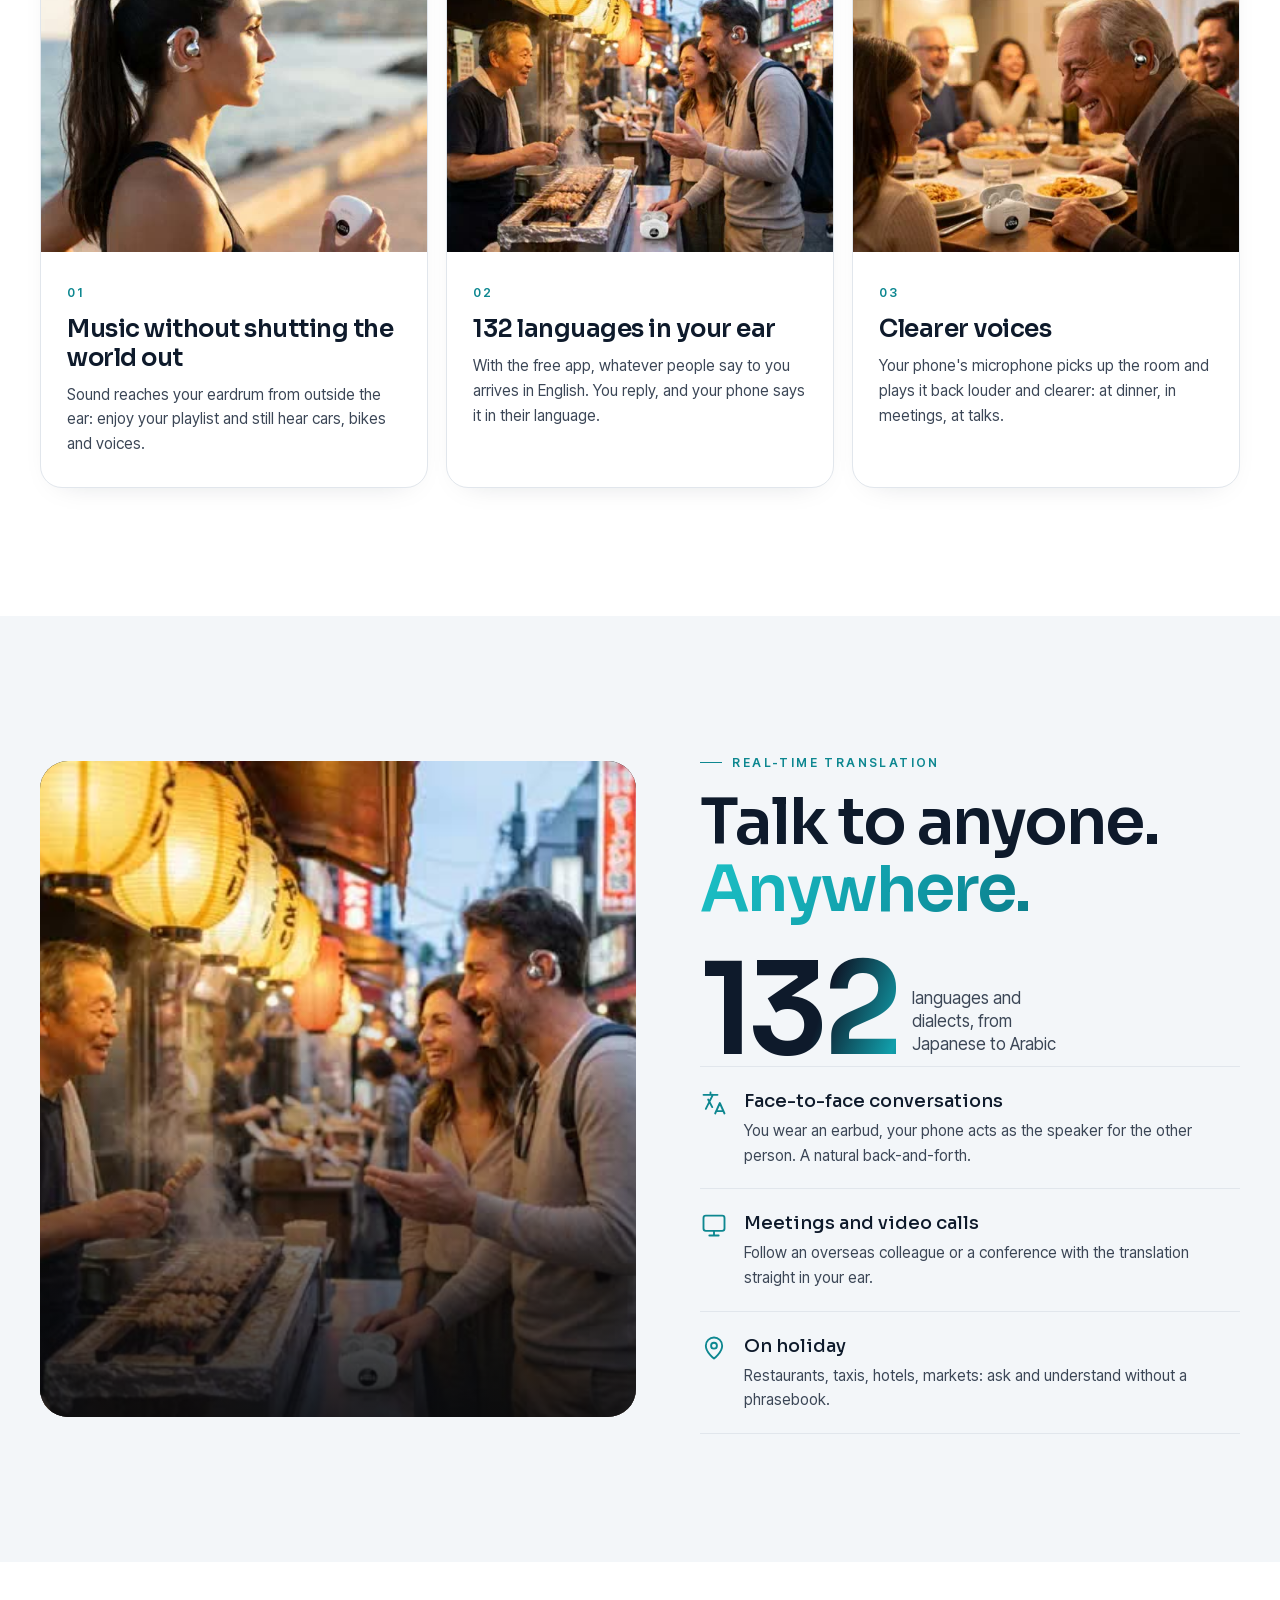
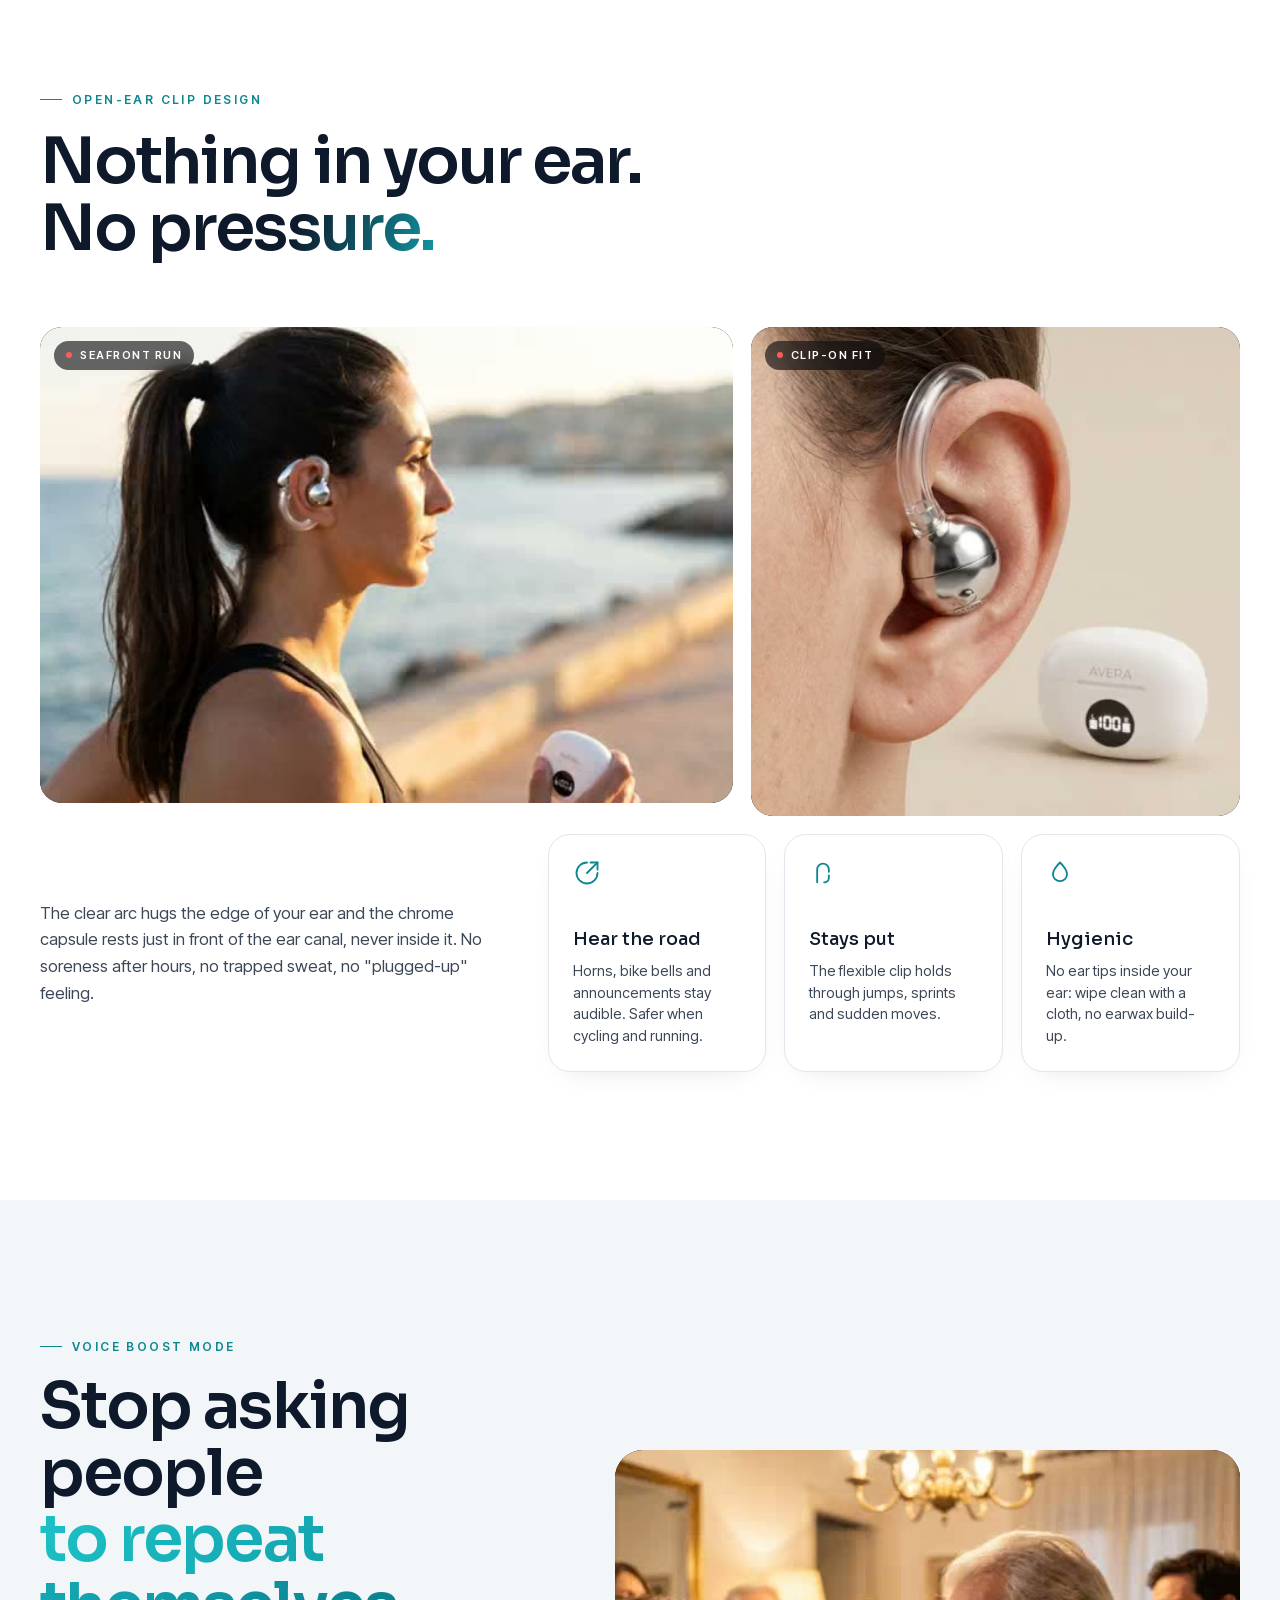
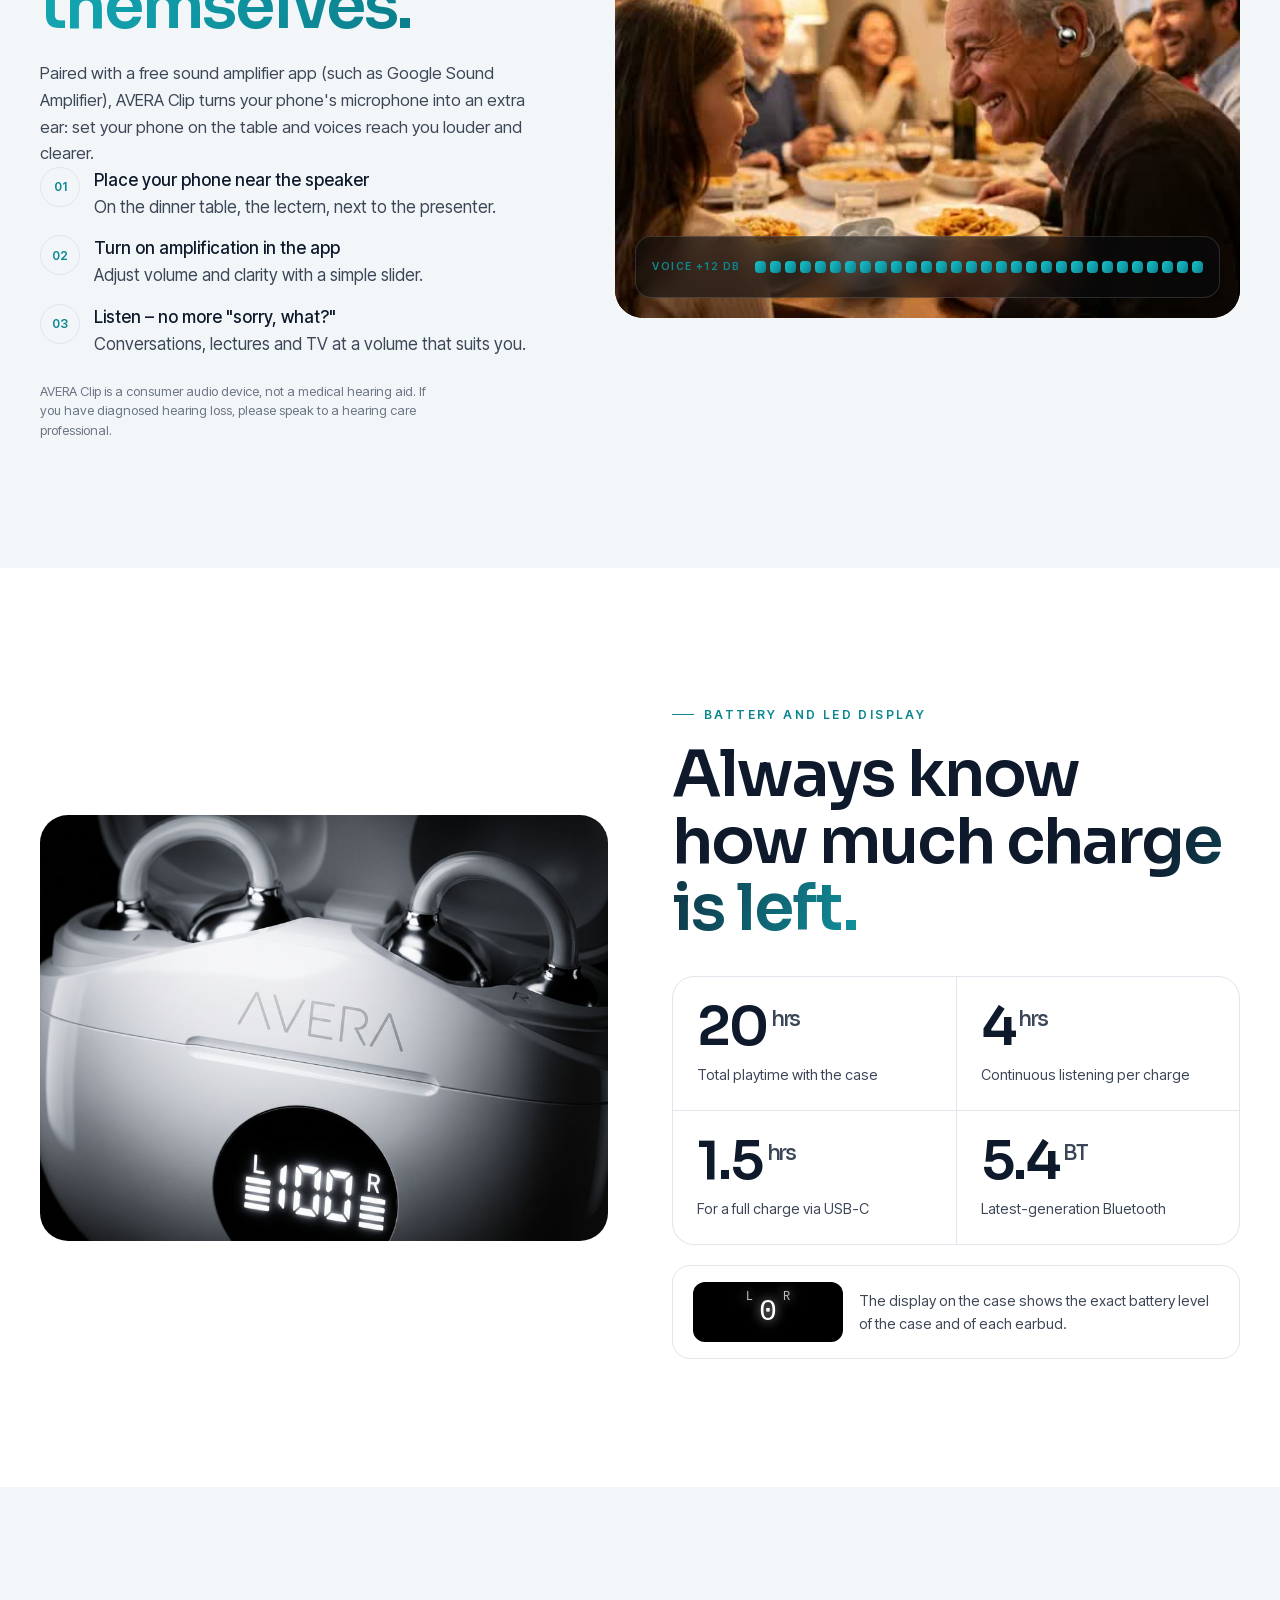
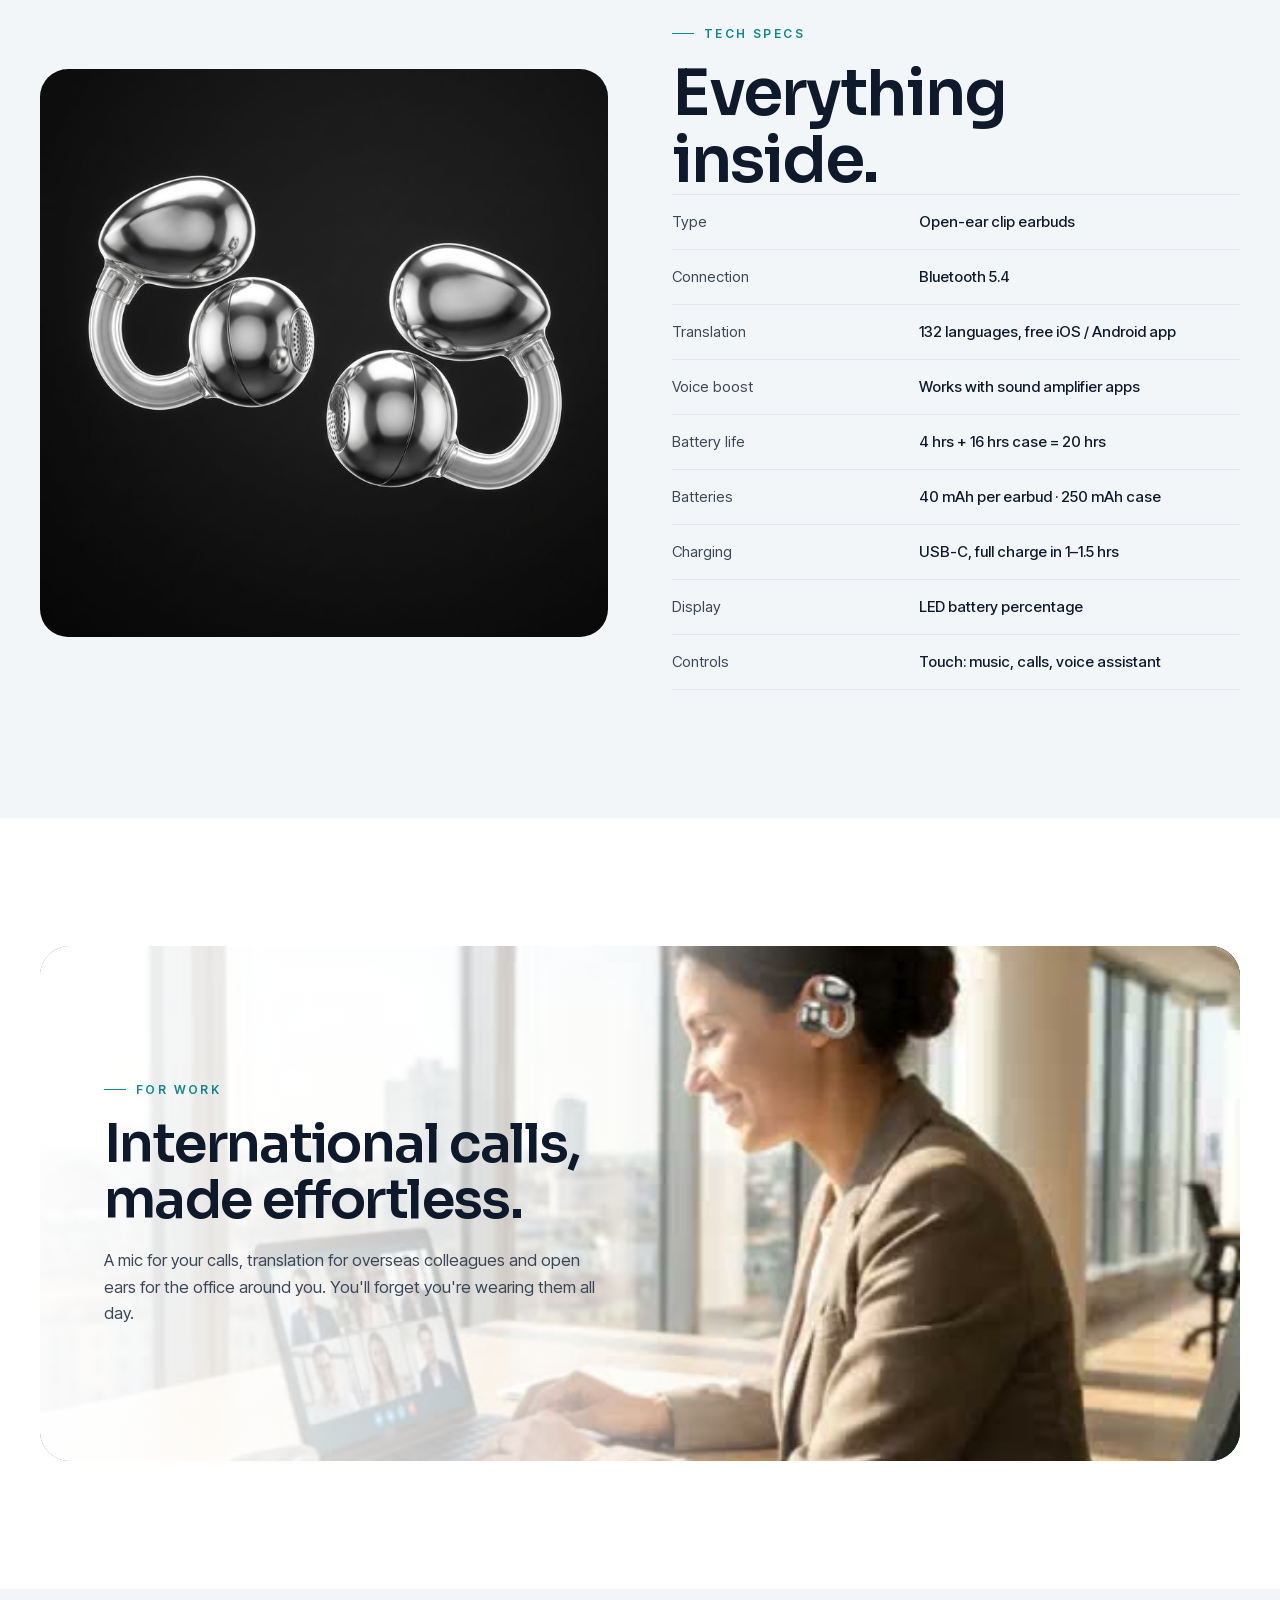
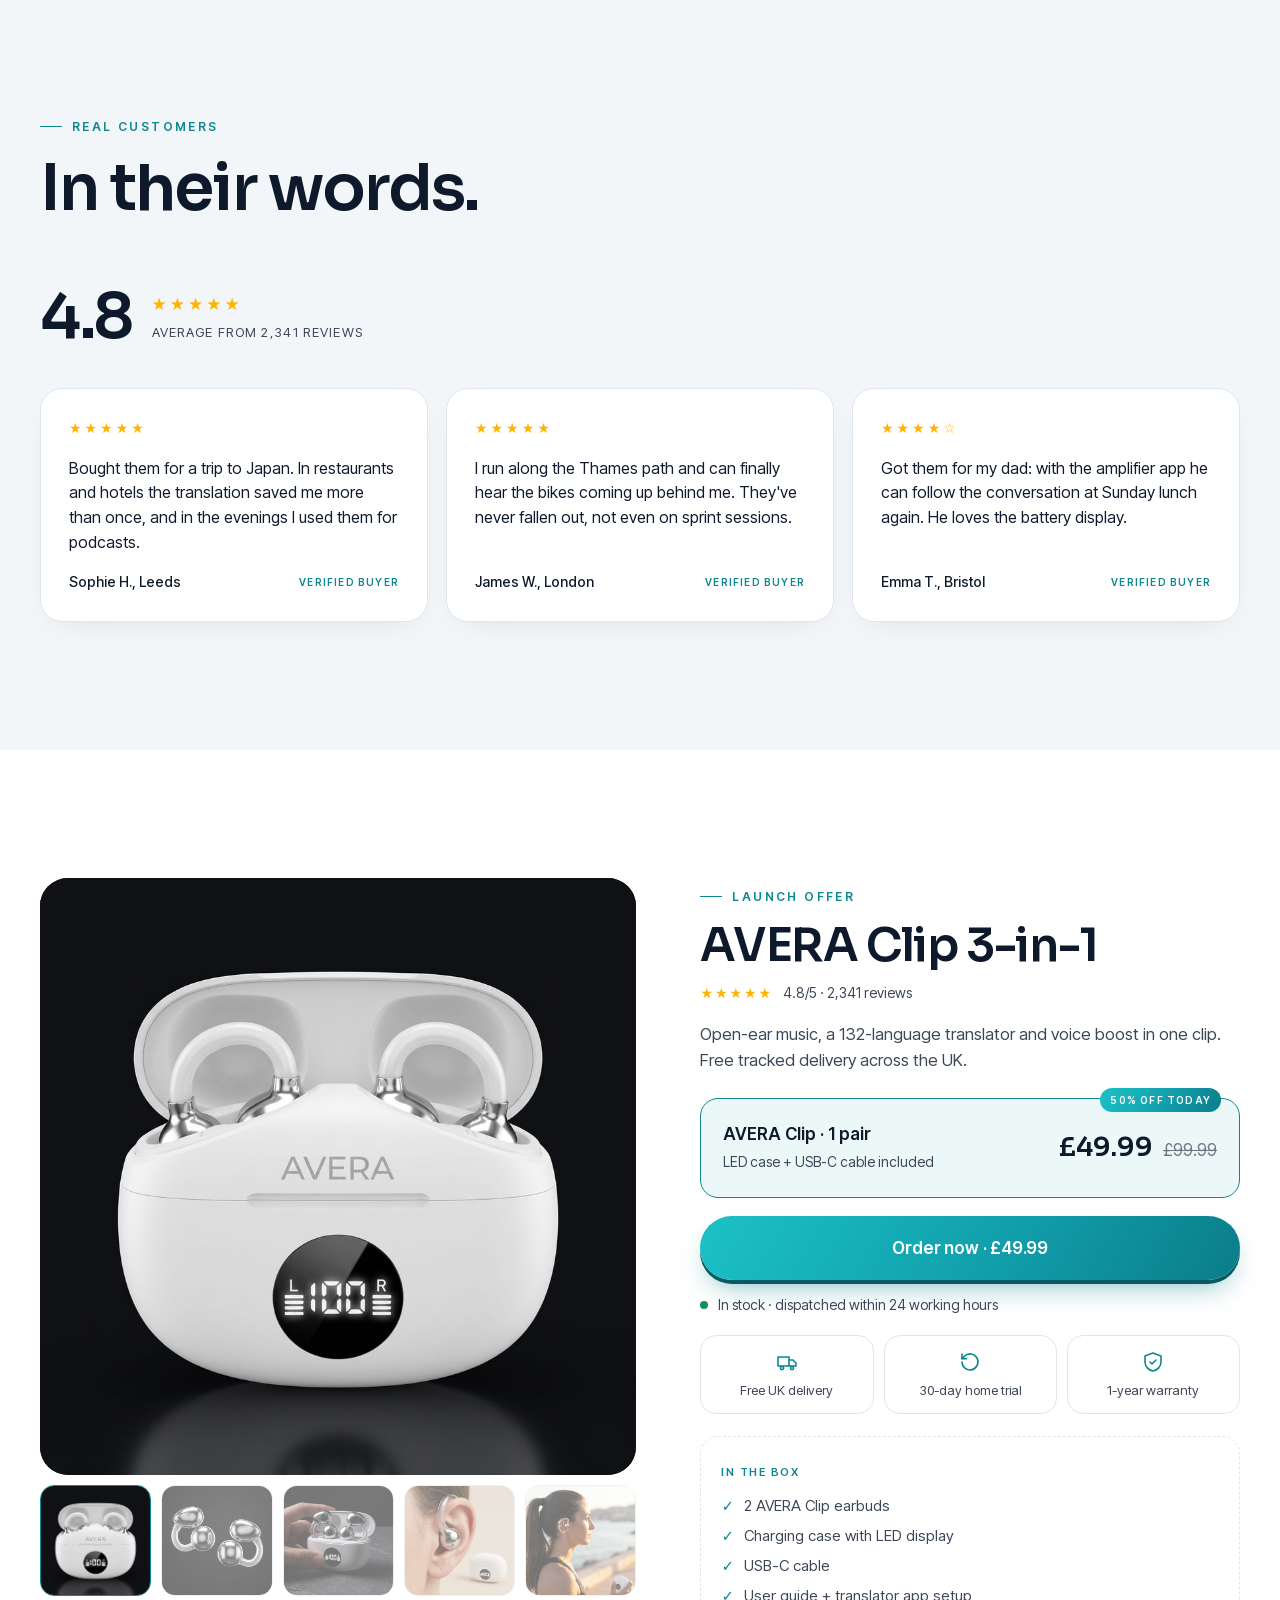
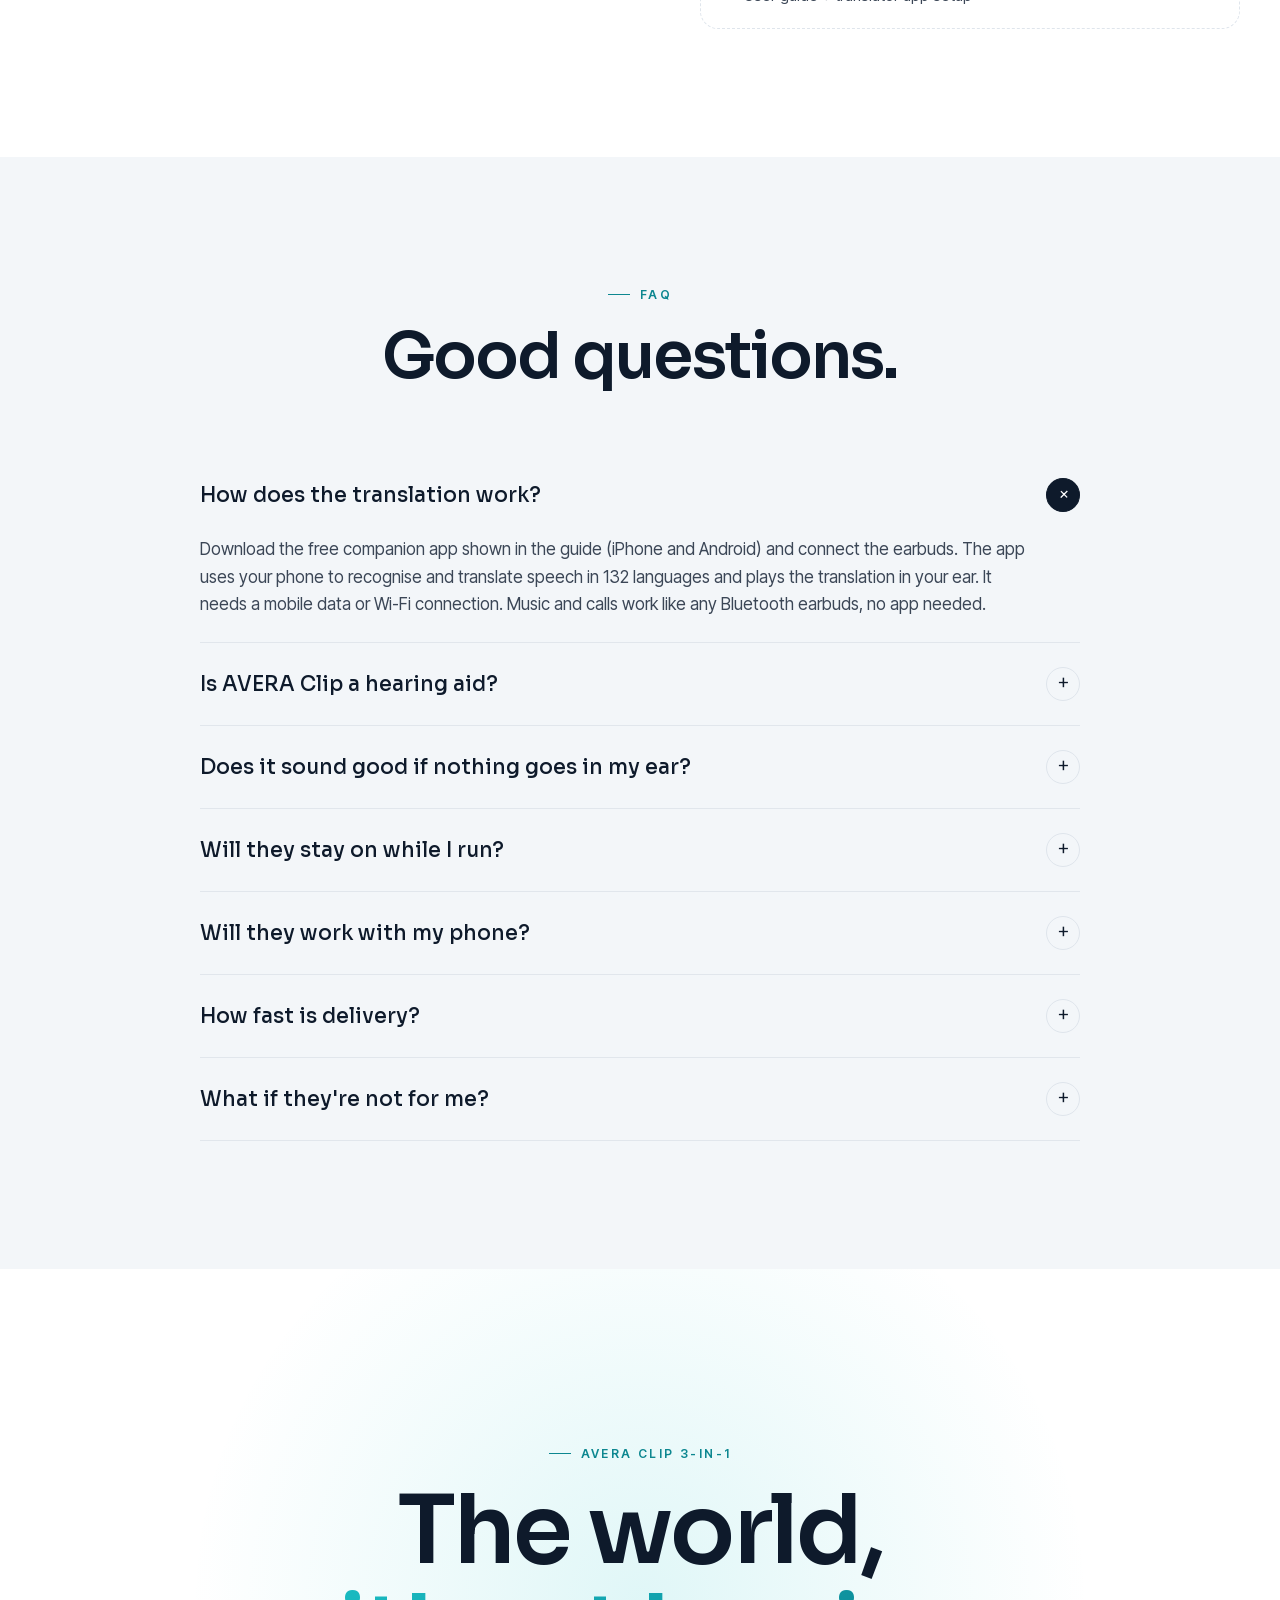
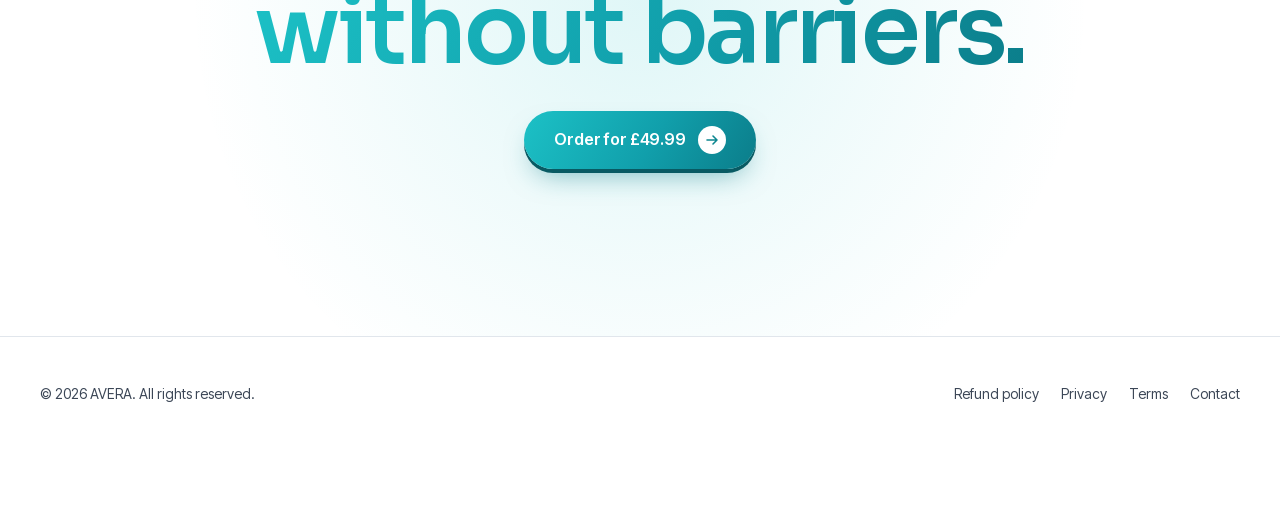
==== commit 8caf3aff: "Hero: rotazione 360° come WebP animato (parte subito anche in CheckoutChamp) Co-Authored-By: Claude " ====
--- a/index.html
+++ b/index.html
@@ -38,8 +38,7 @@
 <div class="av-stars"><i>&#9733;&#9733;&#9733;&#9733;&#9733;</i> 4.8/5 &#183; loved by 2,300+ UK customers</div>
 </div>
 <div class="av-stage">
-<div class="av-stage-m"><img src="https://camillithomas7-prog.github.io/avera-clip-light/assets/po-rot.jpg" alt="AVERA Clip charging case with earbuds">
-<video src="https://camillithomas7-prog.github.io/avera-clip-light/assets/v-rot.mp4" autoplay muted loop playsinline preload="auto"></video></div>
+<div class="av-stage-m"><img src="https://camillithomas7-prog.github.io/avera-clip-light/assets/rot-360.webp" alt="AVERA Clip charging case rotating 360 degrees"></div>
 <span class="av-deg">360&#176; view</span>
 <div class="av-badge av-badge--a"><b>132 languages</b>Instant translation</div>
 <div class="av-badge av-badge--b"><b>Bluetooth 5.4</b>Zero lag</div>
